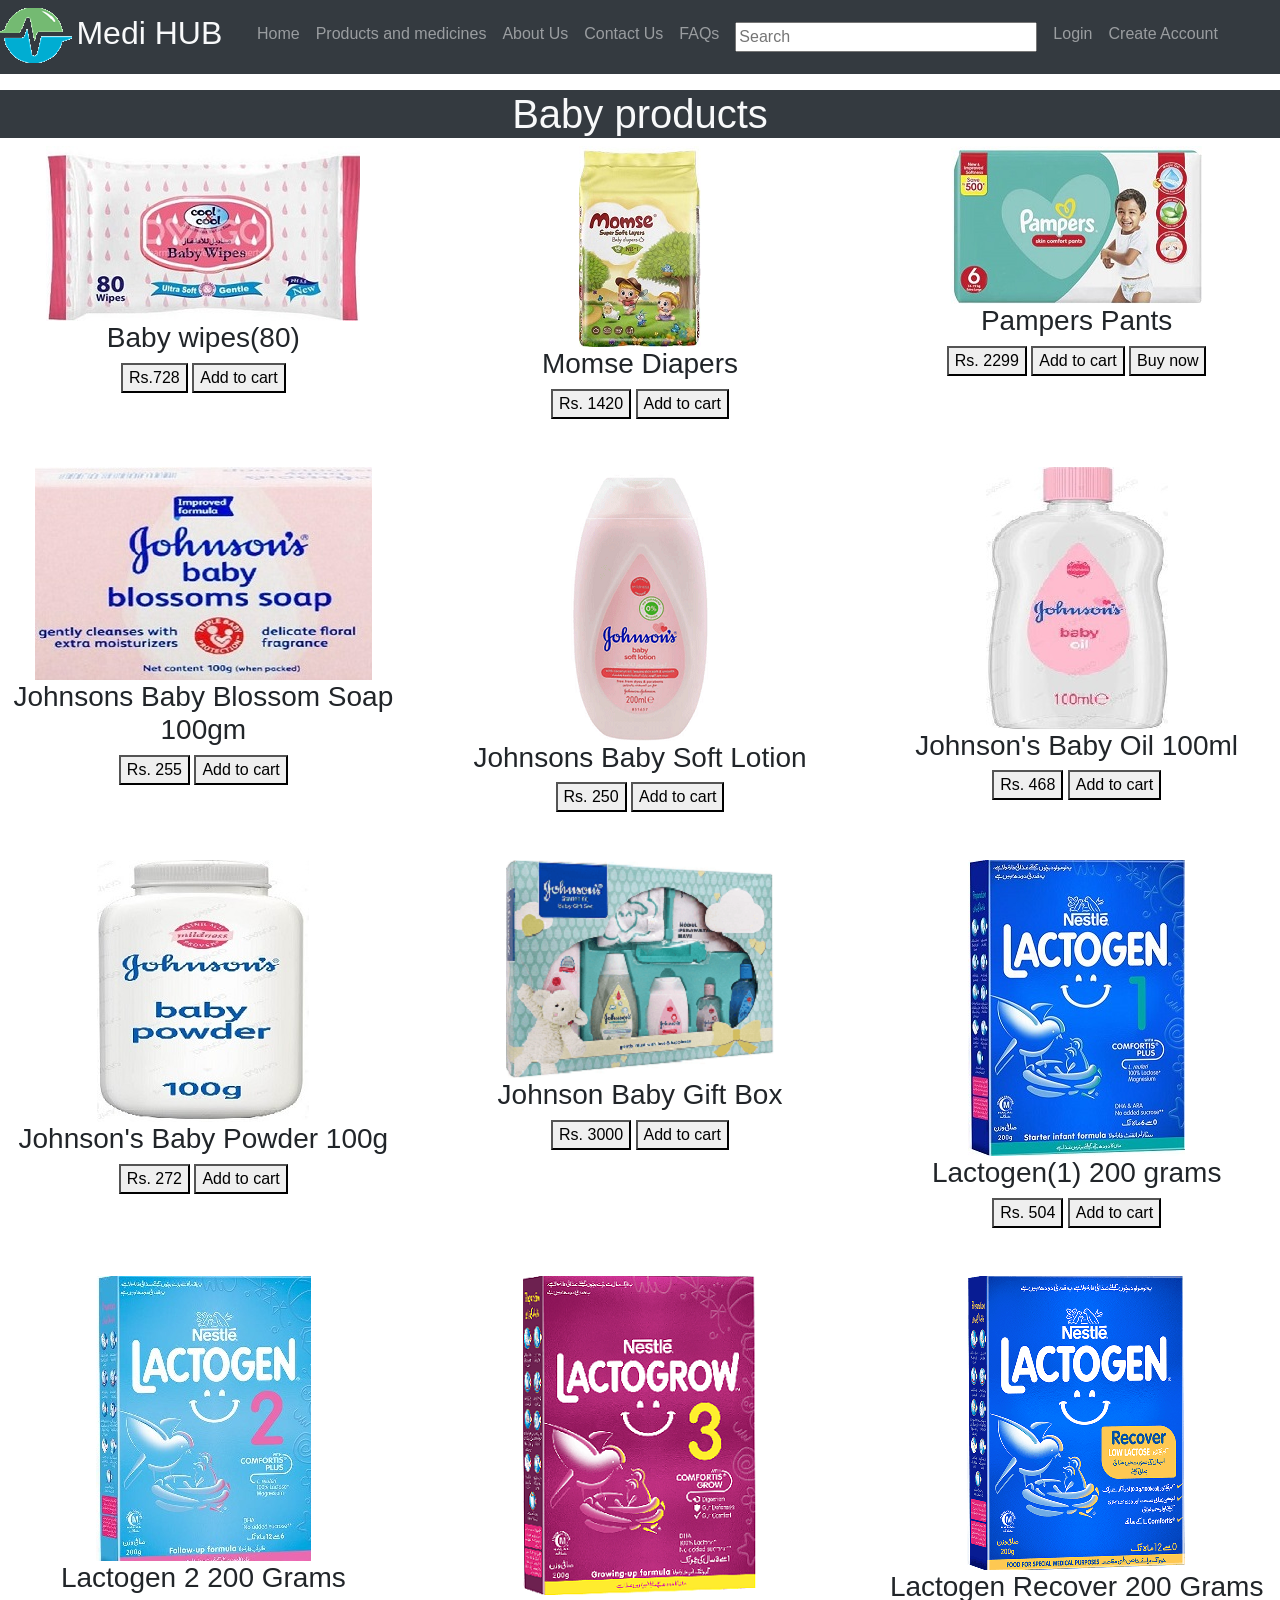
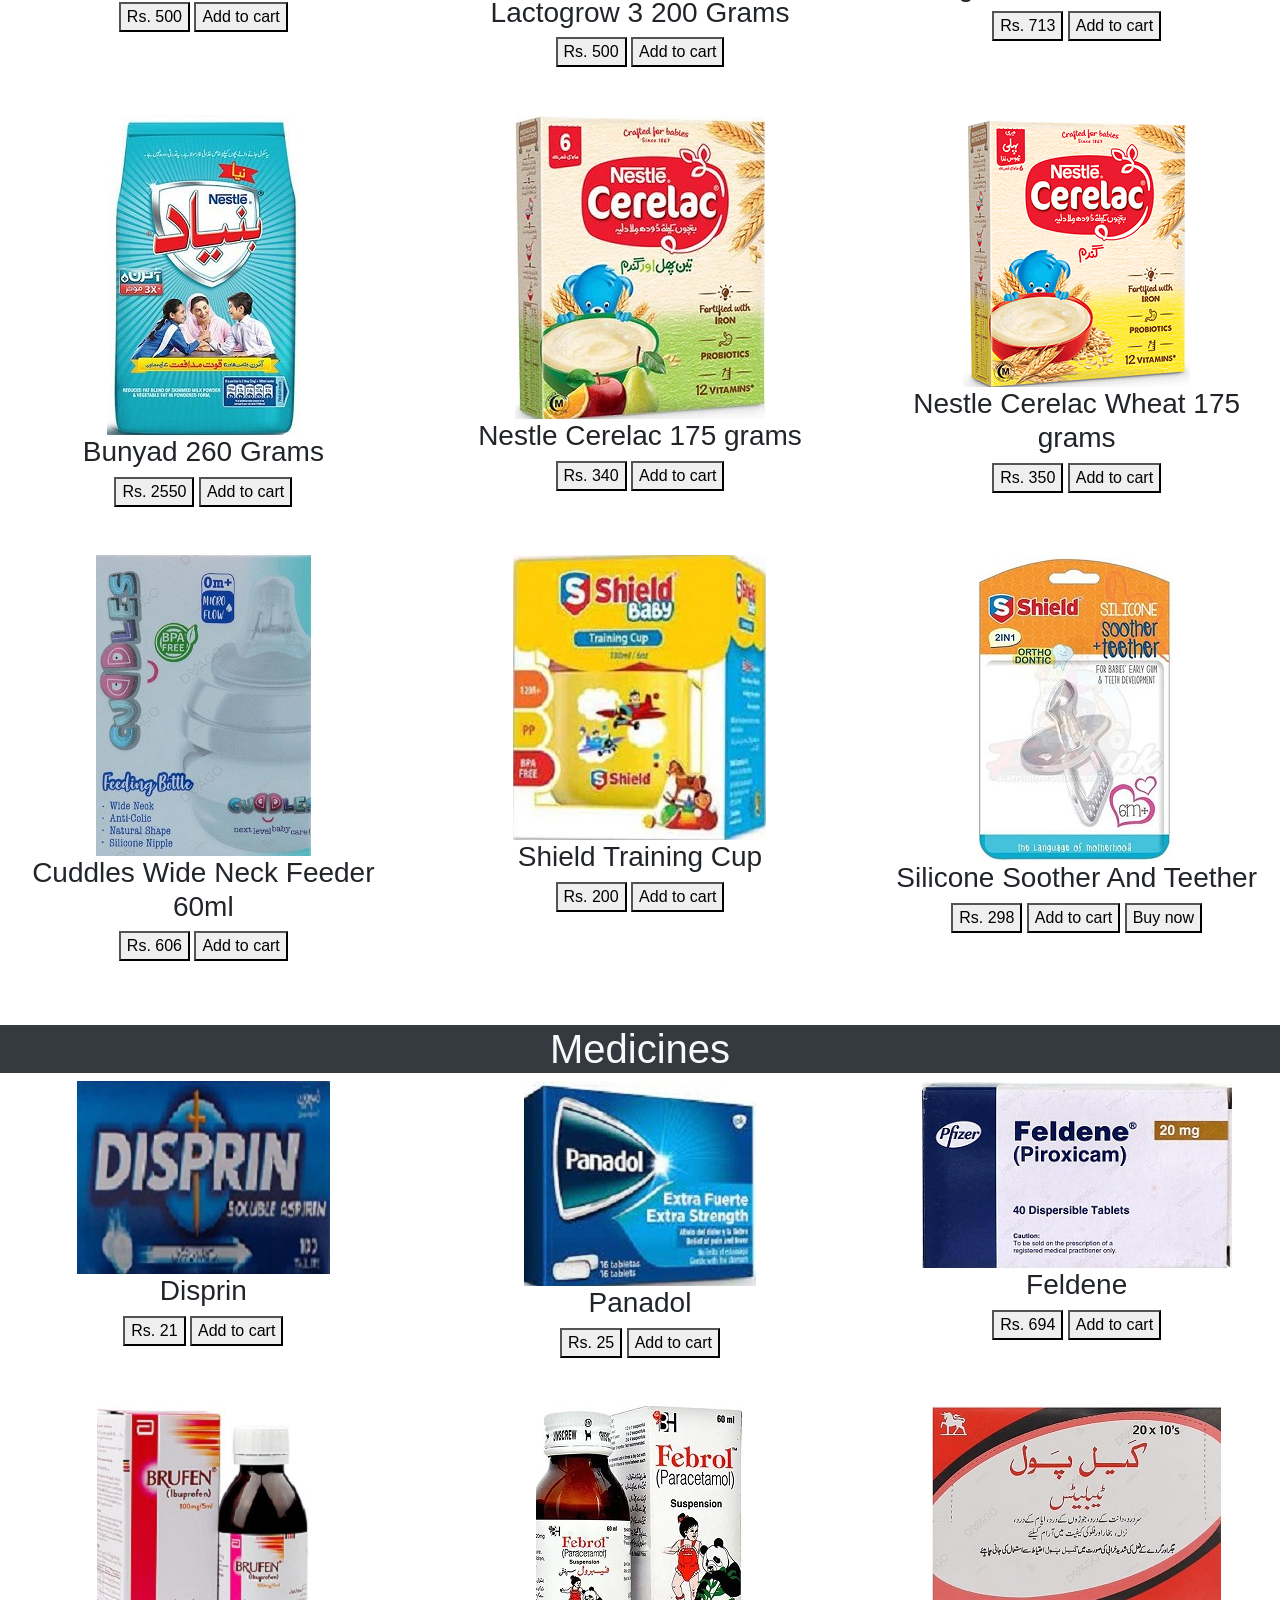
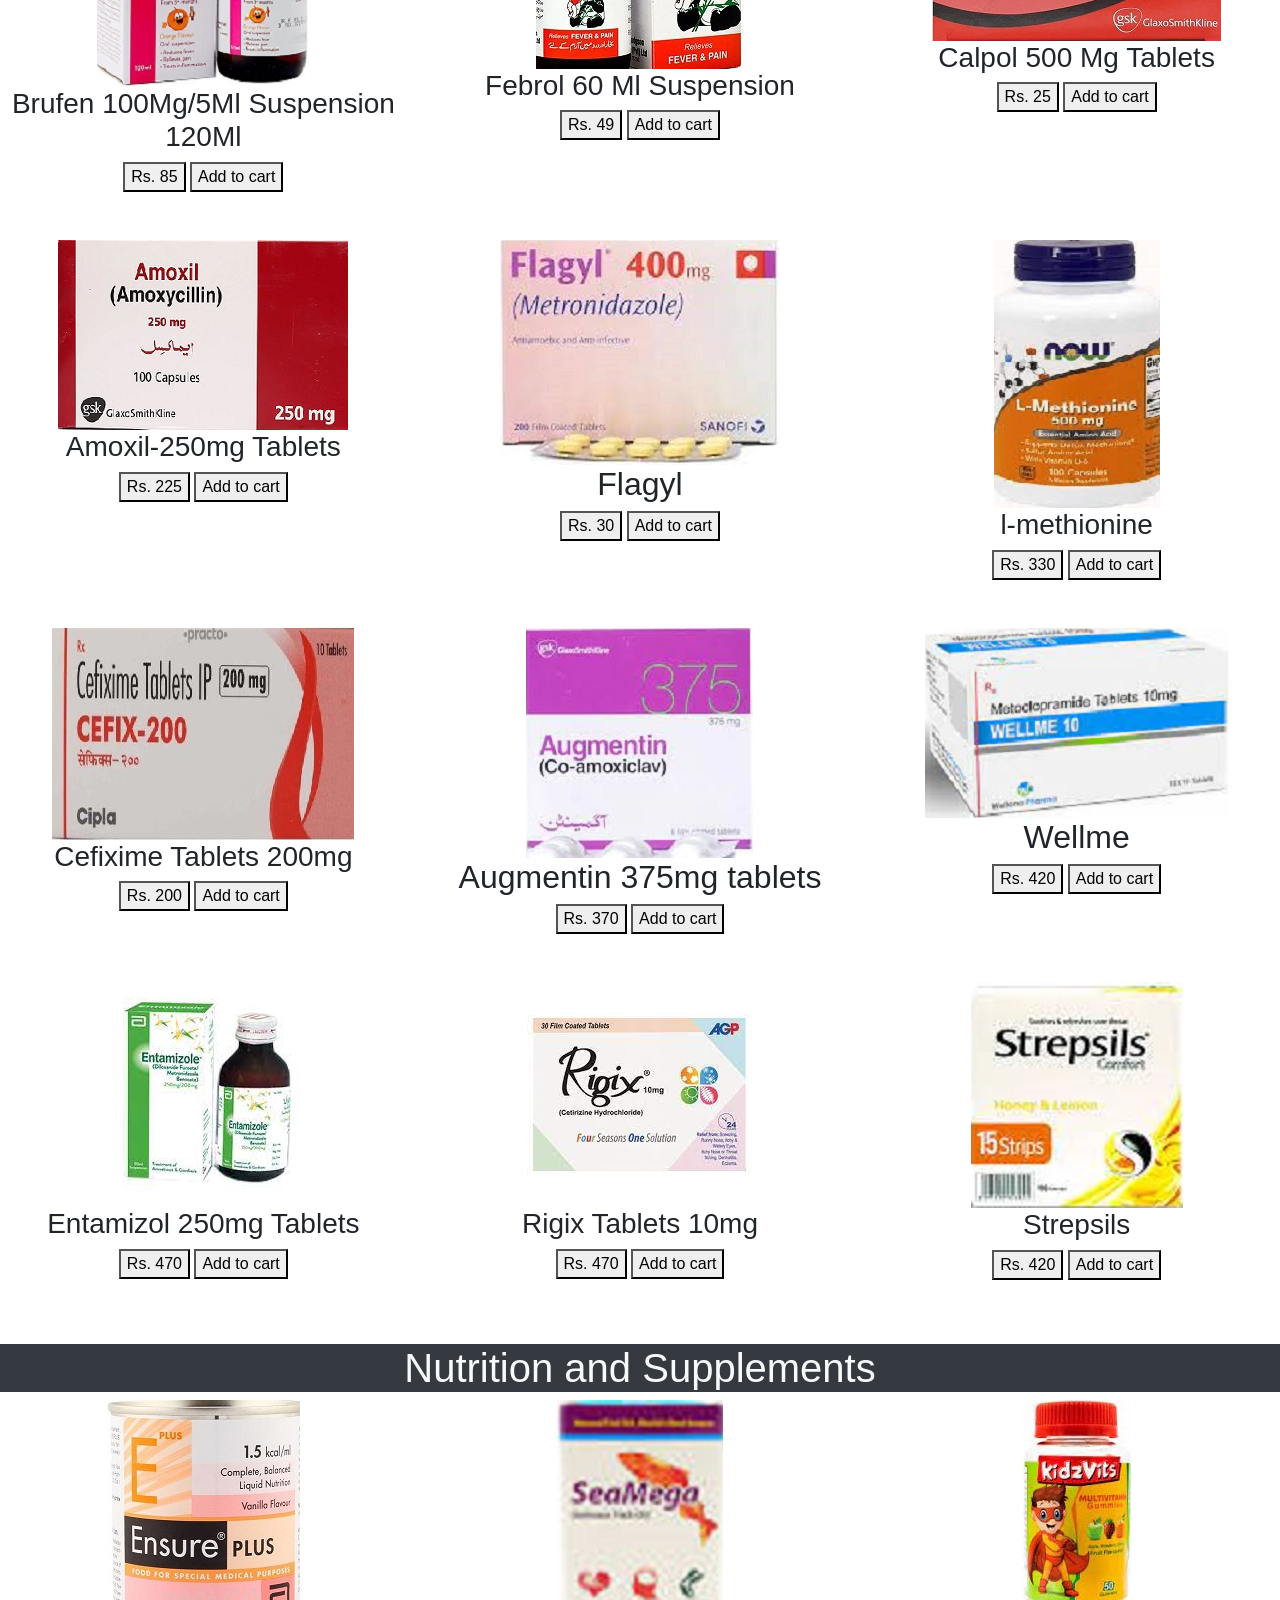
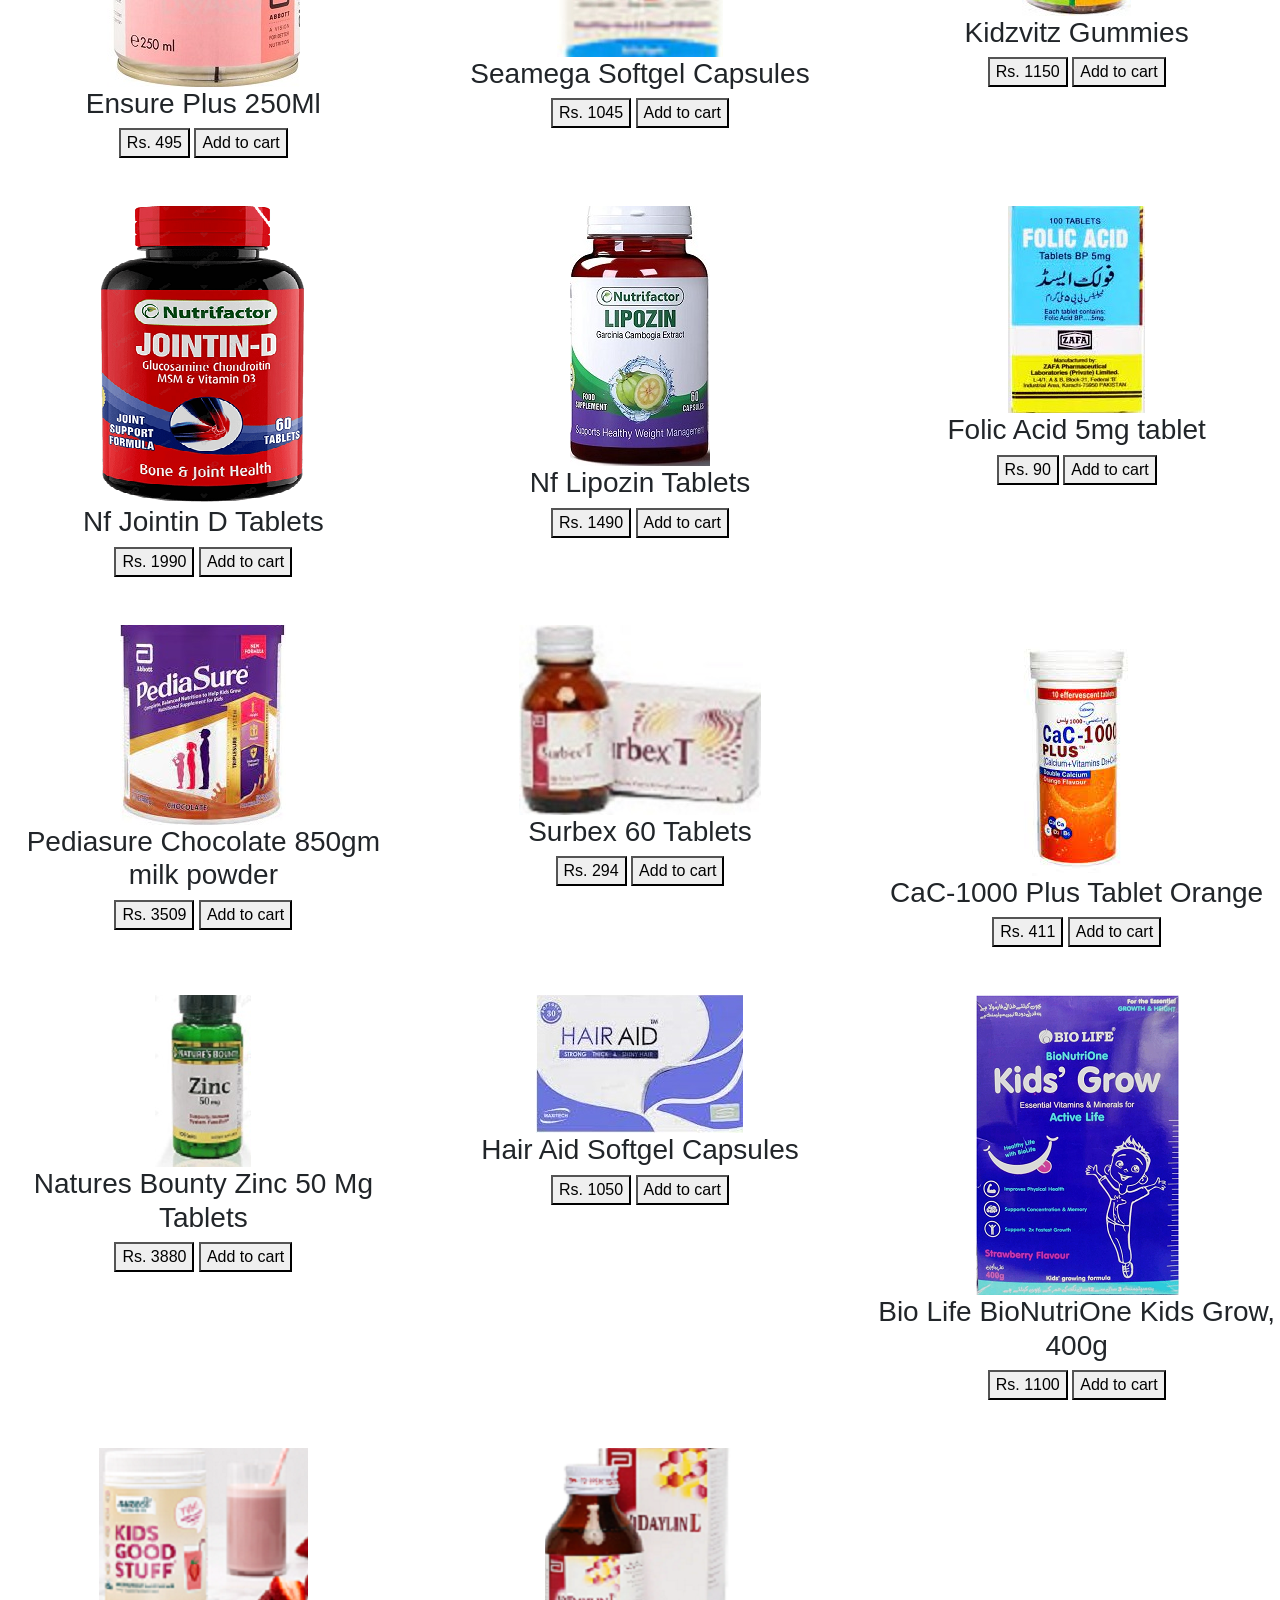
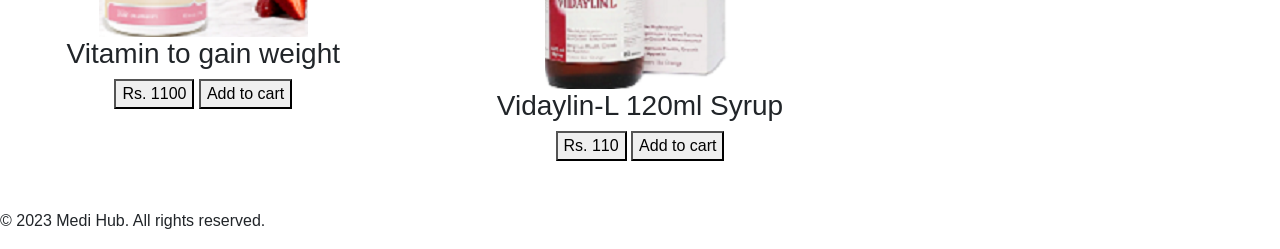
==== medicine.html @ f1e121ee "MEdihub a medicine website with basic features" ====
<!DOCTYPE html PUBLIC "-//W3C//DTD XHTML 1.0 Transitional//EN" "http://www.w3.org/TR/xhtml1/DTD/xhtml1-transitional.dtd">
<html xmlns="http://www.w3.org/1999/xhtml">
<head>
<meta http-equiv="Content-Type" content="text/html; charset=iso-8859-1" />
<title>Medicines</title>
<link href="https://cdn.jsdelivr.net/npm/bootstrap@5.2.3/dist/css/bootstrap.min.css" rel="stylesheet">
<script src="https://cdn.jsdelivr.net/npm/bootstrap@5.2.3/dist/js/bootstrap.bundle.min.js"></script>
<link rel="stylesheet" type="text/css" href="https://stackpath.bootstrapcdn.com/bootstrap/4.4.1/css/bootstrap.min.css">
<style type="text/css">
.container {
  position: relative;
  text-align: center;
  color: white;
}

/* Centered text */
.centered {
  position: absolute;
  top: 50%;
  left: 50%;
  transform: translate(-50%, -50%);
}
.style1 {font-family: Arial, Helvetica, sans-serif}
</style>
</head>

<body>
<nav class="navbar navbar-expand-sm navbar-dark bg-dark px-0">
<img src="images/logo.png" alt="logo"> &nbsp;<h2 class="text-light">Medi HUB&nbsp&nbsp&nbsp </h2></br>
<ul class="navbar-nav">
<li class="nav-item"><a href="medi_hub.html" class="nav-link">Home</a></li>
<li class="nav-item"><a href="medicine.html" class="nav-link">Products and medicines</a></li>
<li class="nav-item"><a href="about_us.html" class="nav-link">About Us</a></li>
<li class="nav-item"><a href="contact_us.html" class="nav-link">Contact Us</a></li>
<li class="nav-item"><a href="faqs.html" class="nav-link">FAQs</a></li> 
<li class="nav-item"><a href="#" class="nav-link"><input type="text" size="30" placeholder="Search" ></a></li> 
<li class="nav-item"><a href="Sign_in.html" class="nav-link" target="_blank">Login</a></li>
<li class="nav-item"><a href="Sign_up.html" class="nav-link" target="_blank">Create Account</a></li>
</ul></nav>


<div class="container-fluid mt-3 px-0 text-center">
<h1 class="text-center bg-dark text-light">Baby products</h1>
<div class="row">
<div class="col-4 text-center">
<img src="images/Baby wipes  (80).jpeg" title="Baby wipes(80)">
<h3>Baby wipes(80)</h3>
<button> Rs.728</button>
<button> Add to cart</button>
</div>

<div class="col-4 text-center">
<img src="images/Pamper newborn baby.jpeg" title="Pamper">
<h3>Momse Diapers </h3>
<button>Rs. 1420 </button>
<button> Add to cart</button>
 </div>
 
<div class="col-4 text-center">
<img src="images/Pampers.jpeg" title="Pampers">
<h3>Pampers Pants </h3>
<button>Rs. 2299 </button>
<button> Add to cart</button>
<button> Buy now</button>
</div>  
</div>
<br />
<br /> 
<div class="row">
<div class="col-4 text-center">
<img src="images/Johnsons Baby Blossom Soap.jpeg" title="Soap">
<h3>Johnsons Baby Blossom Soap 100gm</h3>
<button>Rs. 255 </button>
<button> Add to cart</button>
</div>

<div class="col-4 text-center">
<img src="images/Johnsons Baby Soft Lotion.png" title="Soap">
<h3>Johnsons Baby Soft Lotion</h3>
<button>Rs. 250 </button>
<button> Add to cart</button>
 </div>
 
<div class="col-4 text-center">
<img src="images/Johnson's Baby Oil 100 ml.jpeg" title="Baby Oil">
<h3>Johnson's Baby Oil 100ml</h3>
<button> Rs. 468 </button>
<button> Add to cart</button>
</div>  
</div>
<br />
<br />

<div class="row">
<div class="col-4 text-center">
<img src="images/Johnson's Baby Powder.jpeg" title="Baby Powder">
<h3>Johnson's Baby Powder 100g</h3>
<button> Rs. 272 </button>
<button> Add to cart</button>
</div>

<div class="col-4 text-center">
<img src="images/Johnson Baby Gift Box.png" title="Baby Gift Box">
<h3>Johnson Baby Gift Box</h3>
<button> Rs. 3000 </button>
<button> Add to cart</button>
 </div>
 
<div class="col-4 text-center">
<img src="images/Lactogen(1) 200 grams.jpeg" title="Lactogen">
<h3>Lactogen(1) 200 grams</h3>
<button> Rs. 504 </button>
<button> Add to cart</button>
</div>  
</div>
<br />
<br />

<div class="row">
<div class="col-4 text-center">
<img src="images/Lactogen 2  200 Grams.jpeg" title="Lactogen 2">
<h3>Lactogen 2  200 Grams</h3>
<button> Rs. 500 </button>
<button> Add to cart</button>
</div>

<div class="col-4 text-center">
<img src="images/Lactogrow 3  200 Grams.png" title="Lactogrow 3">
<h3>Lactogrow 3  200 Grams</h3>
<button> Rs. 500 </button>
<button> Add to cart</button>
 </div>
 
<div class="col-4 text-center">
<img src="images/Lactogen Recover 200 Grams.png" title="Lactogen Recover">
<h3>Lactogen Recover 200 Grams</h3>
<button> Rs. 713 </button>
<button> Add to cart</button>
</div>  
</div>
<br />
<br />

<div class="row">
<div class="col-4 text-center">
<img src="images/Nestle Bunyad 260 grams.jpeg" title="Powdered milk">
<h3>Bunyad 260 Grams</h3>
<button> Rs. 2550 </button>
<button> Add to cart</button></div>

<div class="col-4 text-center">
<img src="images/Nestle Cerelac 175 grams.jpeg" title="Cerelac">
<h3>Nestle Cerelac 175 grams</h3>
<button> Rs. 340 </button>
<button> Add to cart</button> </div>
 
<div class="col-4 text-center">
<img src="images/Nestle Cerelac Wheat 175 grams.png" title="Cerelac">
<h3>Nestle Cerelac Wheat 175 grams</h3>
<button> Rs. 350 </button>
<button> Add to cart</button>
</div>  
</div>
<br />
<br />

<div class="row">
<div class="col-4 text-center">
<img src="images/Baby Feeder.jpeg" title="Feeder">
<h3>Cuddles Wide Neck Feeder 60ml</h3>
<button> Rs. 606 </button>
<button> Add to cart</button></div>

<div class="col-4 text-center">
<img src="images/Training Cup.jpeg" title="Training Cup">
<h3>Shield Training Cup</h3>
<button> Rs. 200 </button>
<button> Add to cart</button></div>

<div class="col-4 text-center">
<img src="images/Soother And Teether.jpeg" title="Soother And Teether">
<h3>Silicone Soother And Teether</h3>
<button> Rs. 298 </button>
<button> Add to cart</button>
<button> Buy now</button>
</div>  
</div>
<br />
<br />
</div>

<div class="container-fluid mt-3 px-0 text-center">
<h1 class="text-center bg-dark text-light">Medicines</h1>
<div class="row">
<div class="col-4 text-center">
<img src="images/Disprin.jpeg" title="painkiller">
<h3>Disprin</h3>
<button> Rs. 21</button>
<button> Add to cart</button></div>

<div class="col-4 text-center">
<img src="images/panadol.jpg" title="painkiller">
<h3>Panadol </h3>
<button> Rs. 25</button>
<button> Add to cart</button></div>

<div class="col-4 text-center">
<img src="images/Feldene.jpeg" title="joints painkiller">
<h3>Feldene</h3>
<button> Rs. 694</button>
<button> Add to cart</button>
</div>  
</div>
<br />
<br />

<div class="row">
<div class="col-4 text-center">
<img src="images/Brufen.jpeg" title="painkiller">
<h3>Brufen 100Mg/5Ml Suspension 120Ml</h3>
<button> Rs. 85</button>
<button> Add to cart</button></div>

<div class="col-4 text-center">
<img src="images/Febrol.jpeg" title="painkiller"> 
<h3>Febrol 60 Ml Suspension</h3>
<button> Rs. 49</button>
<button> Add to cart</button>
</div>

<div class="col-4 text-center">
<img src="images/Calpol.jpeg" title="painkiller">
<h3>Calpol 500 Mg Tablets</h3>
<button> Rs. 25</button>
<button> Add to cart</button>
</div>  
</div>
<br />
<br />

<div class="row">
<div class="col-4 text-center">
<img src="images/amoxil-250mg.jpg" title="antibiotic">
<h3>Amoxil-250mg Tablets</h3>
<button> Rs. 225</button>
<button> Add to cart</button>
</div>

<div class="col-4 text-center">
<img src="images/flaygl.jpg" title="painkiller">
<h2>Flagyl</h2>
<button> Rs. 30</button>
<button> Add to cart</button>
</div>

<div class="col-4 text-center">
<img src="images/i.metionine.jpg" title="painkiller">
<h3>l-methionine</h3>
<button> Rs. 330</button>
<button> Add to cart</button>
</div>  
</div>
<br />
<br />

<div class="row">
<div class="col-4 text-center">
<img src="images/Cefixime.jpg" title="painkiller">
<h3>Cefixime Tablets 200mg</h3>
<button> Rs. 200</button>
<button> Add to cart</button>
</div>

<div class="col-4 text-center">
<img src="images/augmenten.jpg" title="antibitoic">
<h2>Augmentin 375mg tablets</h2>
<button> Rs. 370</button>
<button> Add to cart</button>
</div>

<div class="col-4 text-center">
<img src="images/wellme10.png" title="painkiller">
<h2>Wellme</h2>
<button> Rs. 420</button>
<button> Add to cart</button>
</div>  
</div>
<br />
<br />

<div class="row">
<div class="col-4 text-center">
<img src="images/entamizole.jpg" title="painkiller">
<h3>Entamizol 250mg Tablets</h3>
<button> Rs. 470</button>
<button> Add to cart</button>
</div>

<div class="col-4 text-center">
<img src="images/rigix.jpg" title="allergy tablet">
<h3>Rigix Tablets 10mg</h3>
<button> Rs. 470</button>
<button> Add to cart</button>
</div>

<div class="col-4 text-center">
<img src="images/strepsil.jpg" title="painkiller">
<h3>Strepsils</h3>
<button> Rs. 420</button>
<button> Add to cart</button>
</div>  
</div>
<br />
<br />
</div>

<div class="container-fluid mt-3 px-0 text-center">
<h1 class="text-center bg-dark text-light">Nutrition and Supplements</h1>
<div class="row">
<div class="col-4 text-center">
<img src="images/Ensure Plus.jpeg" title="Nutritional drinks">
<h3>Ensure Plus 250Ml </h3>
<button> Rs. 495</button>
<button> Add to cart</button>
</div>

<div class="col-4 text-center">
<img src="images/seamega capsules.jpg" title="Immunity-boast capsules">
<h3>Seamega Softgel Capsules</h3>
<button> Rs. 1045</button>
<button> Add to cart</button>
</div>

<div class="col-4 text-center">
<img src="images/kidzvitz gummies.jpg" title="Immunity-boast gummies">
<h3>Kidzvitz Gummies</h3>
<button> Rs. 1150</button>
<button> Add to cart</button>
</div>  
</div>
<br />
<br />

<div class="row">
<div class="col-4 text-center">
<img src="images/Nf Jointin D Tablets.png" title="Immunity-boast capsules">
<h3>Nf Jointin D Tablets</h3>
<button> Rs. 1990</button>
<button> Add to cart</button>
</div>

<div class="col-4 text-center">
<img src="images/Nf Lipozin Tablets.jpeg" title="multivitamin">
<h3>Nf Lipozin Tablets</h3>
<button> Rs. 1490</button>
<button> Add to cart</button>
</div>

<div class="col-4 text-center">
<img src="images/folic acid 5mg tablet.jpg" title="Immunity-boast capsules">
<h3>Folic Acid 5mg tablet</h3>
<button> Rs. 90</button>
<button> Add to cart</button>
</div>
</div>
<br />
<br />


<div class="row">
<div class="col-4 text-center">
<img src="images/Pediasure.jpg" title="nutritional drink">
<h3>Pediasure Chocolate 850gm milk powder</h3>
<button> Rs. 3509</button>
<button> Add to cart</button>
</div>

<div class="col-4 text-center">
<img src="images/suebex.jpg" title="multivitamin">
<h3>Surbex 60 Tablets</h3>
<button> Rs. 294</button>
<button> Add to cart</button>
</div>

<div class="col-4 text-center">
<img src="images/cac.jpg" title="nutritional drink">
<h3>CaC-1000 Plus Tablet Orange</h3>
<button> Rs. 411</button>
<button> Add to cart</button>
</div>  
</div>
<br />
<br/>

<div class="row">
<div class="col-4 text-center">
<img src="images/Natures Bounty.jpeg" title="multivitamin">
<h3>Natures Bounty Zinc 50 Mg Tablets</h3>
<button> Rs. 3880</button>
<button> Add to cart</button>
</div>

<div class="col-4 text-center">
<img src="images/hairaid soft gel.jpg" title="multivitamin">
<h3>Hair Aid Softgel Capsules</h3>
<button> Rs. 1050</button>
<button> Add to cart</button>
</div>

<div class="col-4 text-center">
<img src="images/Bio-Life-Nutri-One-Kids-Grow.png" title="nutritional drink">
<h3>Bio Life BioNutriOne Kids Grow, 400g</h3>
<button> Rs. 1100</button>
<button> Add to cart</button>
</div>  
</div>
<br />
<br/>

<div class="row">
<div class="col-4 text-center">
<img src="images/Gain weight.jpg" title="multivitamin">
<h3> Vitamin to gain weight</h3>
<button> Rs. 1100</button>
<button> Add to cart</button>
</div>

<div class="col-4 text-center">
<img src="images/Abbott-Vidaylin-L-Syrup.png" title="syrup">
<h3>Vidaylin-L 120ml Syrup</h3>
<button> Rs. 110</button>
<button> Add to cart</button>
</div>  
</div>
<br />
<br/>
</div>
<footer>
  <p>&copy; 2023 Medi Hub. All rights reserved.</p>
  
</footer>

</body>
</html>
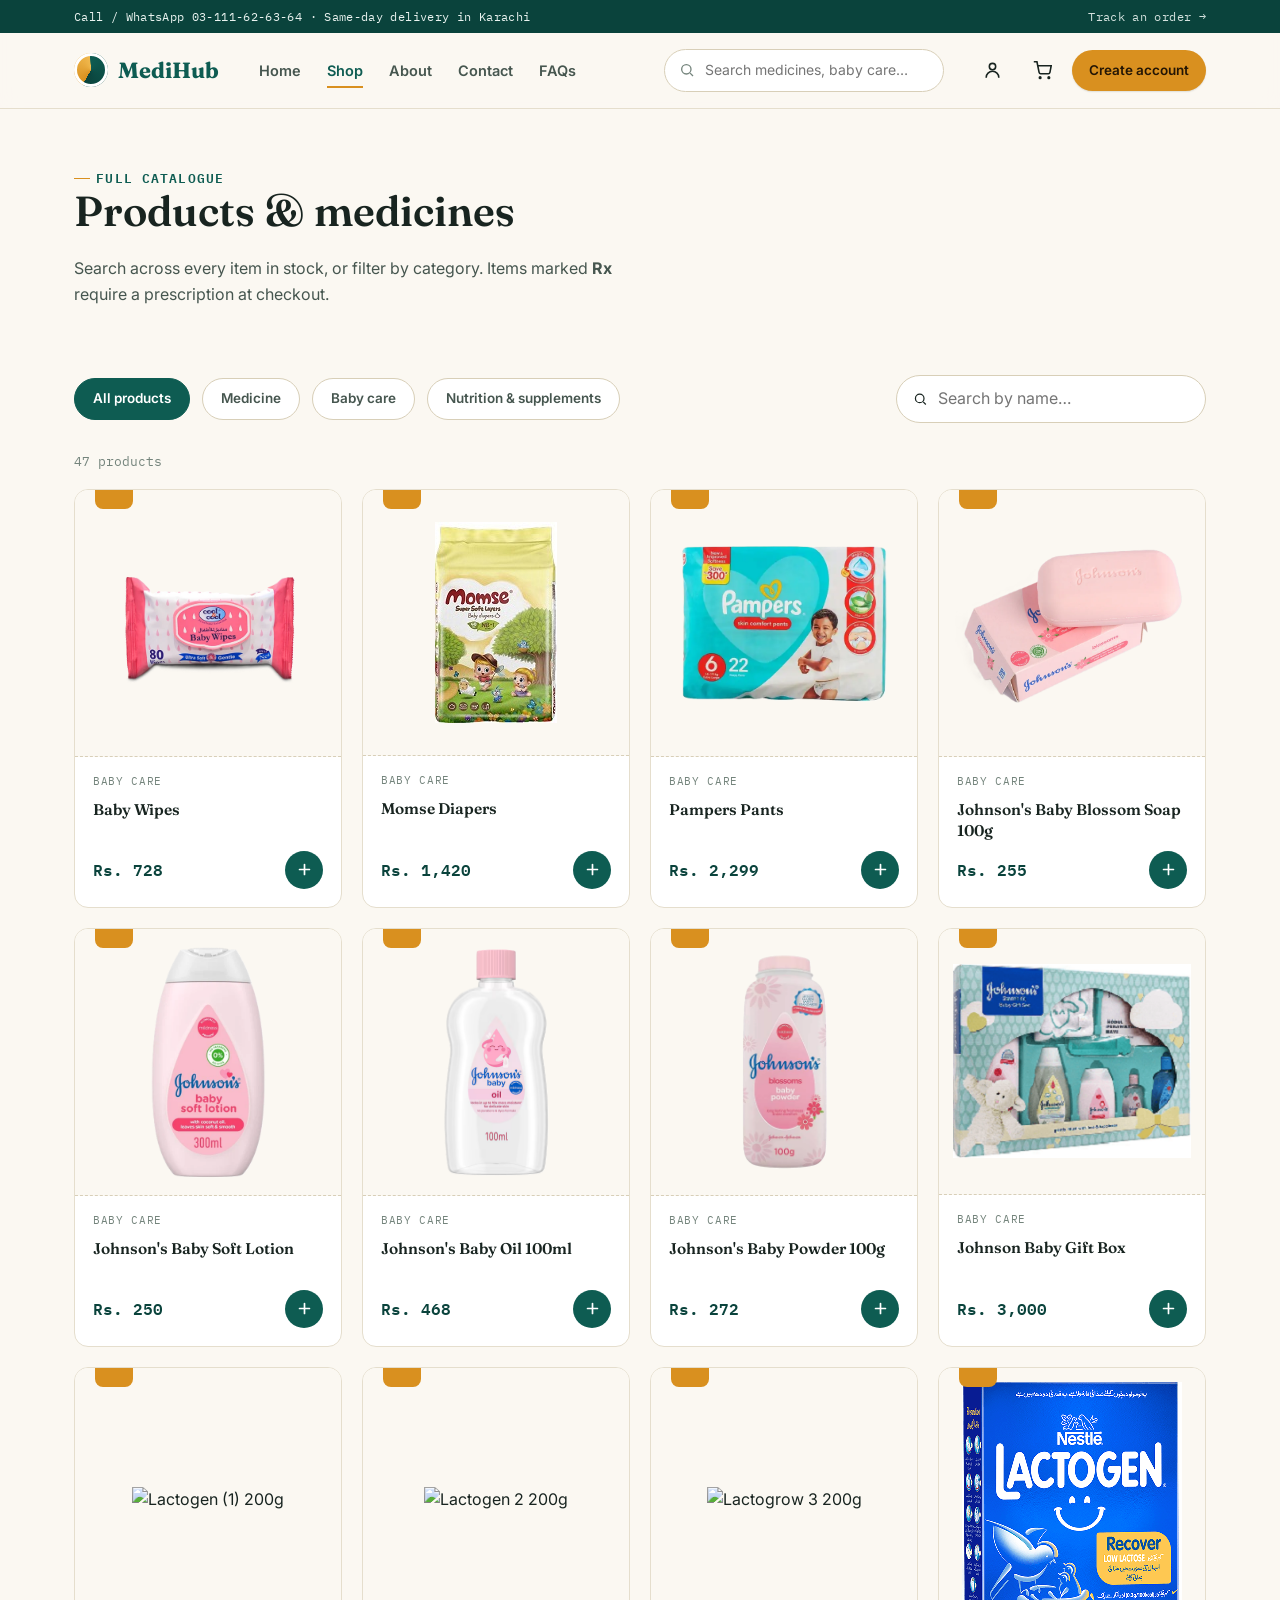
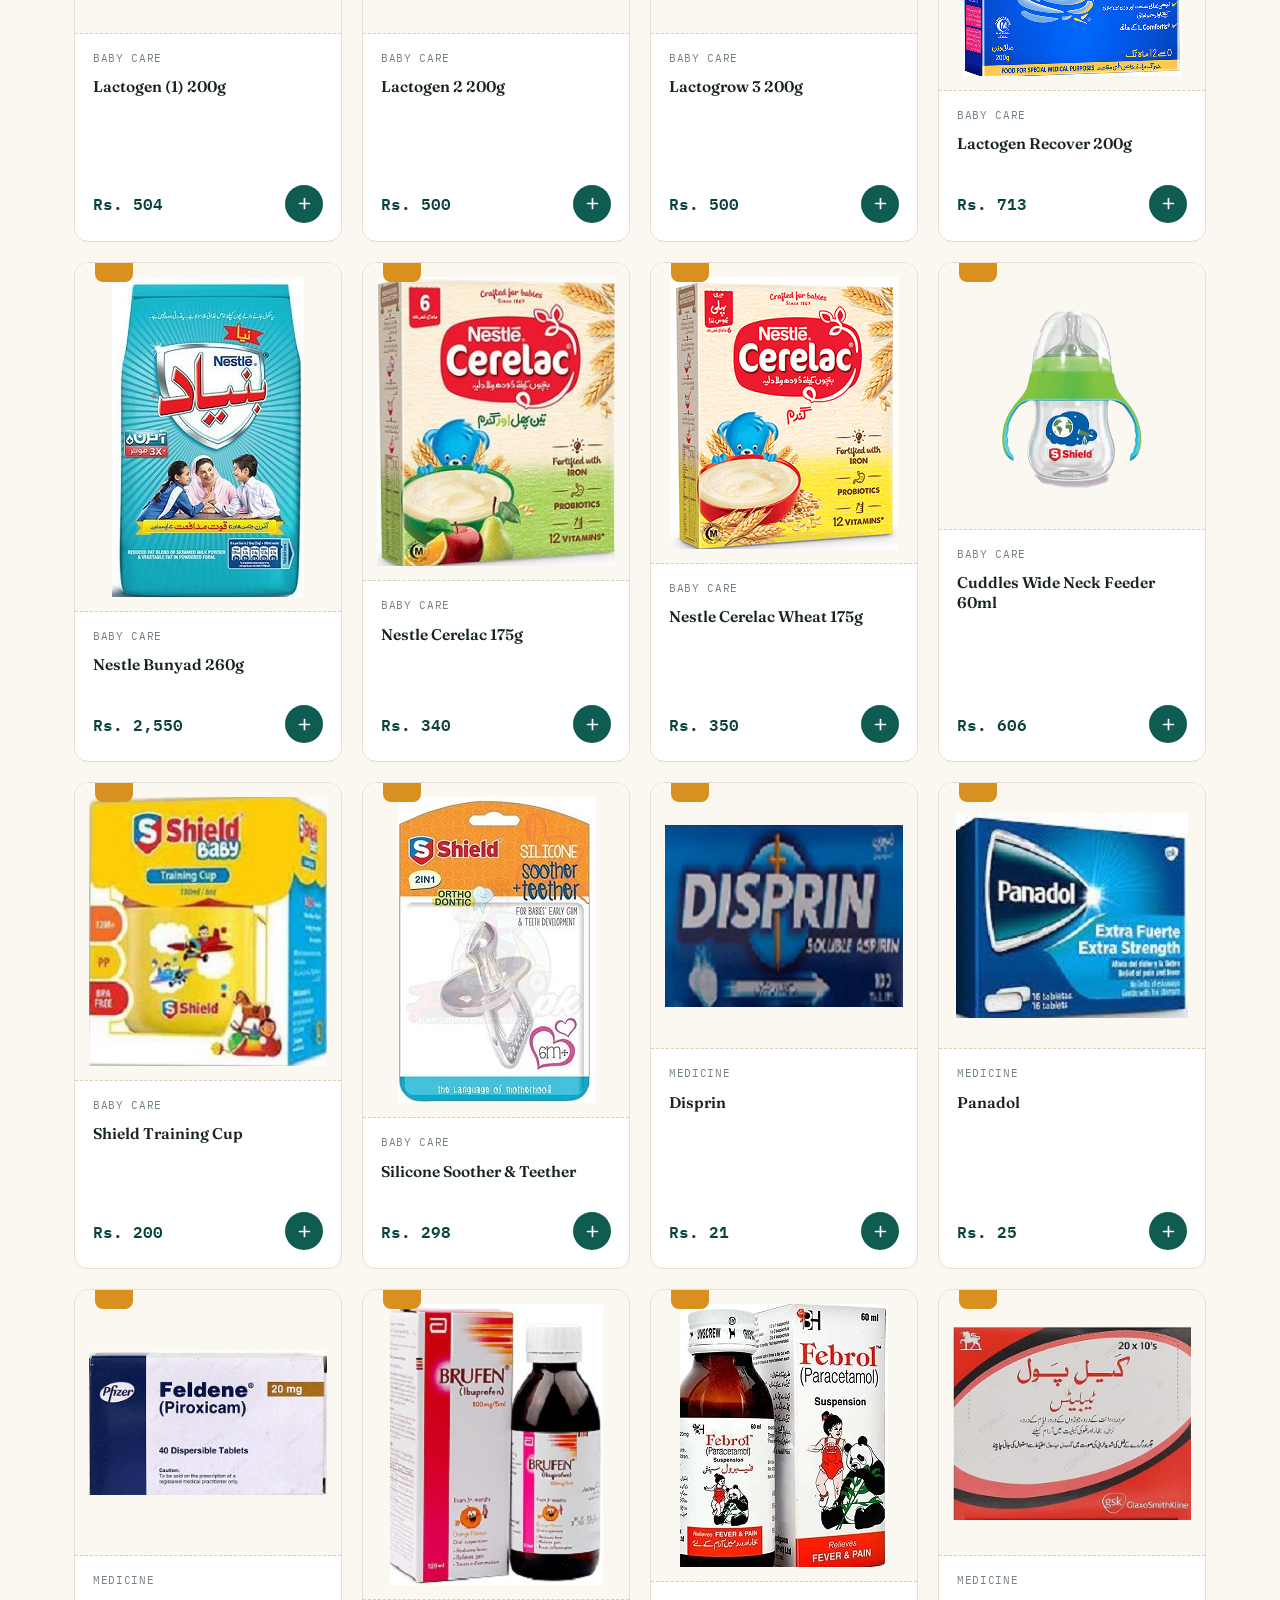
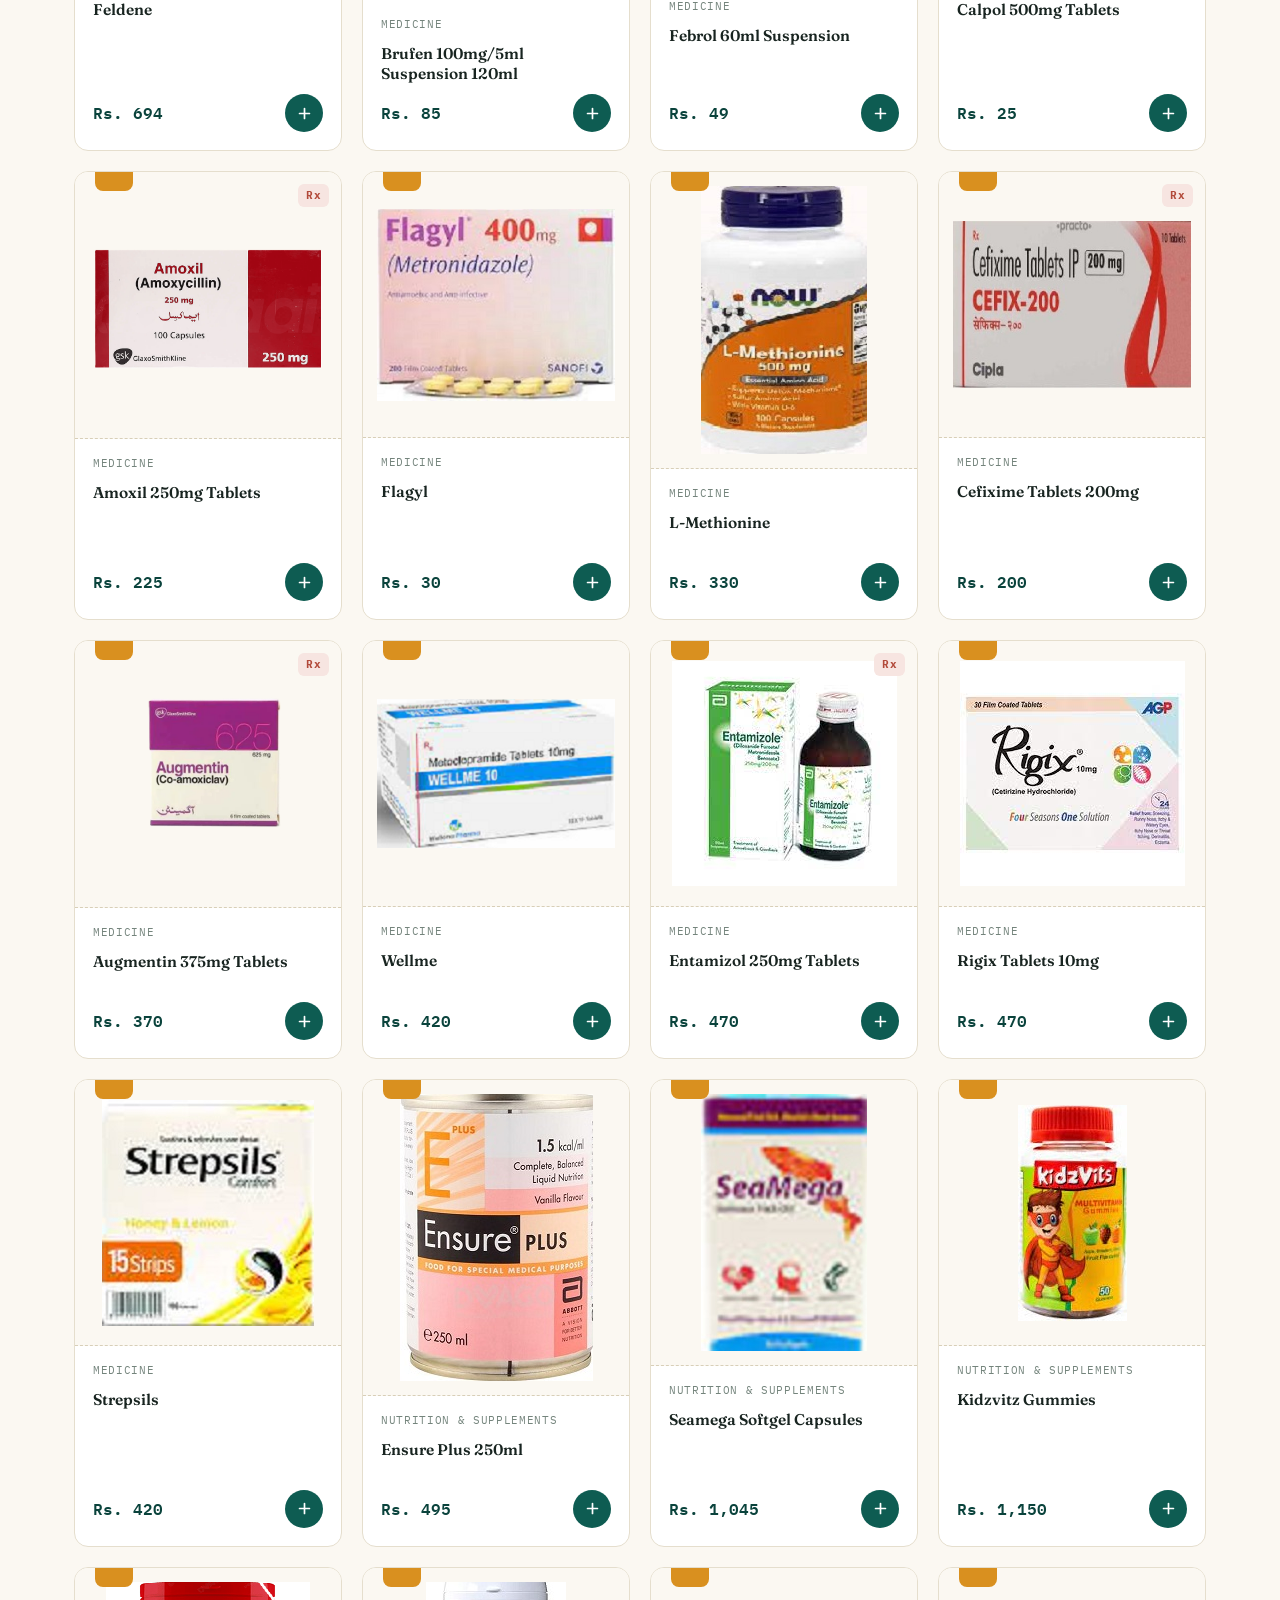
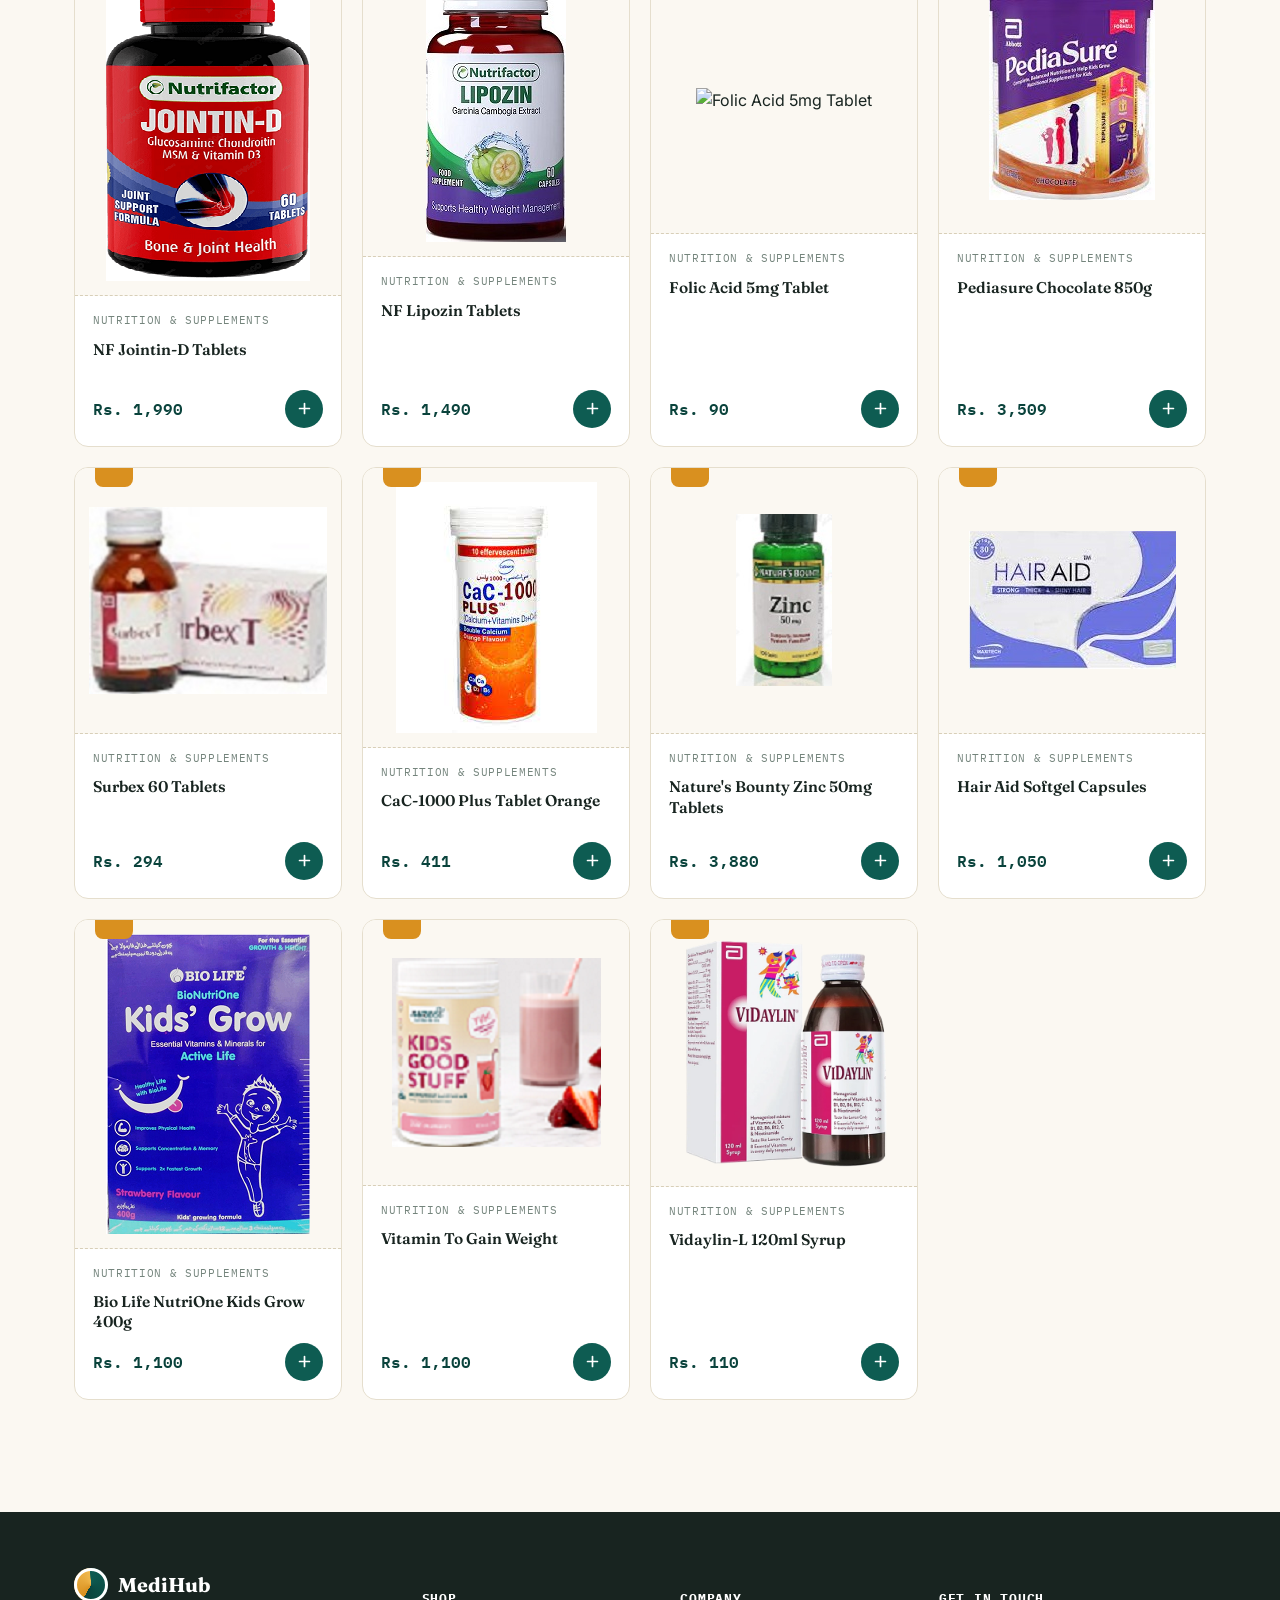
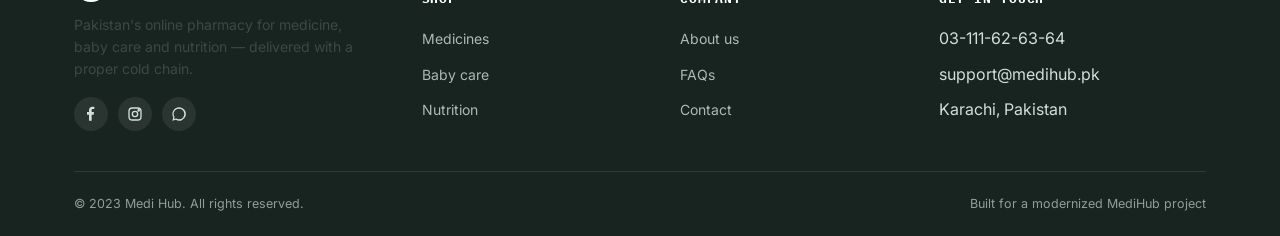
==== commit 01074f2a: "Enhanced Version with Modern styling" ====
--- a/medicine.html
+++ b/medicine.html
@@ -1,447 +1,162 @@
-<!DOCTYPE html PUBLIC "-//W3C//DTD XHTML 1.0 Transitional//EN" "http://www.w3.org/TR/xhtml1/DTD/xhtml1-transitional.dtd">
-<html xmlns="http://www.w3.org/1999/xhtml">
+<!DOCTYPE html>
+<html lang="en">
+
 <head>
-<meta http-equiv="Content-Type" content="text/html; charset=iso-8859-1" />
-<title>Medicines</title>
-<link href="https://cdn.jsdelivr.net/npm/bootstrap@5.2.3/dist/css/bootstrap.min.css" rel="stylesheet">
-<script src="https://cdn.jsdelivr.net/npm/bootstrap@5.2.3/dist/js/bootstrap.bundle.min.js"></script>
-<link rel="stylesheet" type="text/css" href="https://stackpath.bootstrapcdn.com/bootstrap/4.4.1/css/bootstrap.min.css">
-<style type="text/css">
-.container {
-  position: relative;
-  text-align: center;
-  color: white;
-}
-
-/* Centered text */
-.centered {
-  position: absolute;
-  top: 50%;
-  left: 50%;
-  transform: translate(-50%, -50%);
-}
-.style1 {font-family: Arial, Helvetica, sans-serif}
-</style>
+  <meta charset="UTF-8">
+  <meta name="viewport" content="width=device-width, initial-scale=1.0">
+  <title>Shop — MediHub</title>
+  <meta name="description" content="Browse medicines, baby care and nutrition products at MediHub.">
+  <link rel="stylesheet" href="css/styles.css">
 </head>
 
 <body>
-<nav class="navbar navbar-expand-sm navbar-dark bg-dark px-0">
-<img src="images/logo.png" alt="logo"> &nbsp;<h2 class="text-light">Medi HUB&nbsp&nbsp&nbsp </h2></br>
-<ul class="navbar-nav">
-<li class="nav-item"><a href="medi_hub.html" class="nav-link">Home</a></li>
-<li class="nav-item"><a href="medicine.html" class="nav-link">Products and medicines</a></li>
-<li class="nav-item"><a href="about_us.html" class="nav-link">About Us</a></li>
-<li class="nav-item"><a href="contact_us.html" class="nav-link">Contact Us</a></li>
-<li class="nav-item"><a href="faqs.html" class="nav-link">FAQs</a></li> 
-<li class="nav-item"><a href="#" class="nav-link"><input type="text" size="30" placeholder="Search" ></a></li> 
-<li class="nav-item"><a href="Sign_in.html" class="nav-link" target="_blank">Login</a></li>
-<li class="nav-item"><a href="Sign_up.html" class="nav-link" target="_blank">Create Account</a></li>
-</ul></nav>
 
+  <header class="site-header">
+    <div class="nav-strip">
+      <div class="wrap">
+        <span>Call / WhatsApp 03-111-62-63-64 · Same-day delivery in Karachi</span>
+        <a href="sign-in.html">Track an order →</a>
+      </div>
+    </div>
+    <div class="navbar wrap">
+      <a href="index.html" class="brand"><span class="brand-mark" aria-hidden="true"></span>MediHub</a>
+      <nav class="nav-links" aria-label="Primary">
+        <a href="index.html">Home</a>
+        <a href="medicine.html" aria-current="page">Shop</a>
+        <a href="about.html">About</a>
+        <a href="contact.html">Contact</a>
+        <a href="faqs.html">FAQs</a>
+      </nav>
+      <form class="nav-search" role="search" onsubmit="return false;">
+        <svg width="16" height="16" viewBox="0 0 24 24" fill="none" stroke="currentColor" stroke-width="2">
+          <circle cx="11" cy="11" r="7" />
+          <path d="M21 21l-4.3-4.3" />
+        </svg>
+        <input type="search" placeholder="Search medicines, baby care…" aria-label="Search products">
+      </form>
+      <div class="nav-actions">
+        <a href="sign-in.html" class="icon-btn" aria-label="Account">
+          <svg width="19" height="19" viewBox="0 0 24 24" fill="none" stroke="currentColor" stroke-width="2">
+            <path d="M20 21a8 8 0 0 0-16 0" />
+            <circle cx="12" cy="7" r="4" />
+          </svg>
+        </a>
+        <a href="#shop" class="icon-btn" aria-label="Cart">
+          <svg width="19" height="19" viewBox="0 0 24 24" fill="none" stroke="currentColor" stroke-width="2">
+            <circle cx="9" cy="21" r="1" />
+            <circle cx="20" cy="21" r="1" />
+            <path d="M1 1h4l2.7 13.4a2 2 0 0 0 2 1.6h9.7a2 2 0 0 0 2-1.6L23 6H6" />
+          </svg>
+          <span class="cart-count" data-cart-count style="display:none">0</span>
+        </a>
+        <a href="sign-up.html" class="btn btn-amber btn-sm">Create account</a>
+        <button class="icon-btn nav-toggle" data-nav-toggle aria-label="Open menu" aria-expanded="false">
+          <svg width="20" height="20" viewBox="0 0 24 24" fill="none" stroke="currentColor" stroke-width="2">
+            <path d="M3 6h18M3 12h18M3 18h18" />
+          </svg>
+        </button>
+      </div>
+    </div>
+    <div class="mobile-panel" data-mobile-panel>
+      <a href="index.html">Home</a>
+      <a href="medicine.html">Shop</a>
+      <a href="about.html">About</a>
+      <a href="contact.html">Contact</a>
+      <a href="faqs.html">FAQs</a>
+      <a href="sign-in.html">Login</a>
+      <a href="sign-up.html">Create account</a>
+    </div>
+  </header>
 
-<div class="container-fluid mt-3 px-0 text-center">
-<h1 class="text-center bg-dark text-light">Baby products</h1>
-<div class="row">
-<div class="col-4 text-center">
-<img src="images/Baby wipes  (80).jpeg" title="Baby wipes(80)">
-<h3>Baby wipes(80)</h3>
-<button> Rs.728</button>
-<button> Add to cart</button>
-</div>
+  <main>
+    <section style="padding-bottom:0;">
+      <div class="wrap">
+        <span class="eyebrow">Full catalogue</span>
+        <h1 style="font-size:clamp(28px,4vw,42px); max-width:20ch;">Products &amp; medicines</h1>
+        <p style="max-width:56ch;">Search across every item in stock, or filter by category. Items marked
+          <strong>Rx</strong> require a prescription at checkout.
+        </p>
+      </div>
+    </section>
 
-<div class="col-4 text-center">
-<img src="images/Pamper newborn baby.jpeg" title="Pamper">
-<h3>Momse Diapers </h3>
-<button>Rs. 1420 </button>
-<button> Add to cart</button>
- </div>
- 
-<div class="col-4 text-center">
-<img src="images/Pampers.jpeg" title="Pampers">
-<h3>Pampers Pants </h3>
-<button>Rs. 2299 </button>
-<button> Add to cart</button>
-<button> Buy now</button>
-</div>  
-</div>
-<br />
-<br /> 
-<div class="row">
-<div class="col-4 text-center">
-<img src="images/Johnsons Baby Blossom Soap.jpeg" title="Soap">
-<h3>Johnsons Baby Blossom Soap 100gm</h3>
-<button>Rs. 255 </button>
-<button> Add to cart</button>
-</div>
+    <section id="shop">
+      <div class="wrap">
+        <div class="filter-bar">
+          <button class="chip" data-filter="all" aria-pressed="true">All products</button>
+          <button class="chip" data-filter="medicine" aria-pressed="false">Medicine</button>
+          <button class="chip" data-filter="baby" aria-pressed="false">Baby care</button>
+          <button class="chip" data-filter="nutrition" aria-pressed="false">Nutrition &amp; supplements</button>
+          <div class="shop-search">
+            <svg width="16" height="16" viewBox="0 0 24 24" fill="none" stroke="currentColor" stroke-width="2">
+              <circle cx="11" cy="11" r="7" />
+              <path d="M21 21l-4.3-4.3" />
+            </svg>
+            <input type="search" placeholder="Search by name…" data-shop-search aria-label="Search products">
+          </div>
+        </div>
+        <p class="result-count" data-result-count></p>
+        <div class="product-grid" data-product-grid></div>
+      </div>
+    </section>
+  </main>
 
-<div class="col-4 text-center">
-<img src="images/Johnsons Baby Soft Lotion.png" title="Soap">
-<h3>Johnsons Baby Soft Lotion</h3>
-<button>Rs. 250 </button>
-<button> Add to cart</button>
- </div>
- 
-<div class="col-4 text-center">
-<img src="images/Johnson's Baby Oil 100 ml.jpeg" title="Baby Oil">
-<h3>Johnson's Baby Oil 100ml</h3>
-<button> Rs. 468 </button>
-<button> Add to cart</button>
-</div>  
-</div>
-<br />
-<br />
+  <footer class="site-footer">
+    <div class="wrap">
+      <div class="footer-grid">
+        <div>
+          <div class="footer-brand"><span class="brand-mark" aria-hidden="true"></span>MediHub</div>
+          <p style="opacity:.75; font-size:14px; max-width:32ch;">Pakistan's online pharmacy for medicine, baby care and
+            nutrition — delivered with a proper cold chain.</p>
+          <div class="social-row">
+            <a href="#" aria-label="Facebook"><svg width="16" height="16" viewBox="0 0 24 24" fill="currentColor">
+                <path
+                  d="M13 22v-9h3l.5-4H13V6.5c0-1.2.3-2 2-2h2V1.1C16.6 1 15.4 1 14 1c-3 0-5 1.8-5 5.2V9H6v4h3v9h4Z" />
+              </svg></a>
+            <a href="#" aria-label="Instagram"><svg width="16" height="16" viewBox="0 0 24 24" fill="none"
+                stroke="currentColor" stroke-width="2">
+                <rect x="3" y="3" width="18" height="18" rx="5" />
+                <circle cx="12" cy="12" r="4" />
+                <circle cx="17.5" cy="6.5" r="1" />
+              </svg></a>
+            <a href="#" aria-label="WhatsApp"><svg width="16" height="16" viewBox="0 0 24 24" fill="currentColor">
+                <path
+                  d="M12 2a10 10 0 0 0-8.6 15L2 22l5.2-1.4A10 10 0 1 0 12 2Zm0 18a8 8 0 0 1-4.1-1.1l-.3-.2-3 .8.8-2.9-.2-.3A8 8 0 1 1 12 20Z" />
+              </svg></a>
+          </div>
+        </div>
+        <div class="footer-col">
+          <h5>Shop</h5>
+          <ul>
+            <li><a href="medicine.html">Medicines</a></li>
+            <li><a href="medicine.html">Baby care</a></li>
+            <li><a href="medicine.html">Nutrition</a></li>
+          </ul>
+        </div>
+        <div class="footer-col">
+          <h5>Company</h5>
+          <ul>
+            <li><a href="about.html">About us</a></li>
+            <li><a href="faqs.html">FAQs</a></li>
+            <li><a href="contact.html">Contact</a></li>
+          </ul>
+        </div>
+        <div class="footer-col">
+          <h5>Get in touch</h5>
+          <ul>
+            <li>03-111-62-63-64</li>
+            <li>support@medihub.pk</li>
+            <li>Karachi, Pakistan</li>
+          </ul>
+        </div>
+      </div>
+      <div class="footer-bottom">
+        <span>© 2023 Medi Hub. All rights reserved.</span>
+        <span>Built for a modernized MediHub project</span>
+      </div>
+    </div>
+  </footer>
 
-<div class="row">
-<div class="col-4 text-center">
-<img src="images/Johnson's Baby Powder.jpeg" title="Baby Powder">
-<h3>Johnson's Baby Powder 100g</h3>
-<button> Rs. 272 </button>
-<button> Add to cart</button>
-</div>
+  <script src="js/main.js"></script>
+</body>
 
-<div class="col-4 text-center">
-<img src="images/Johnson Baby Gift Box.png" title="Baby Gift Box">
-<h3>Johnson Baby Gift Box</h3>
-<button> Rs. 3000 </button>
-<button> Add to cart</button>
- </div>
- 
-<div class="col-4 text-center">
-<img src="images/Lactogen(1) 200 grams.jpeg" title="Lactogen">
-<h3>Lactogen(1) 200 grams</h3>
-<button> Rs. 504 </button>
-<button> Add to cart</button>
-</div>  
-</div>
-<br />
-<br />
-
-<div class="row">
-<div class="col-4 text-center">
-<img src="images/Lactogen 2  200 Grams.jpeg" title="Lactogen 2">
-<h3>Lactogen 2  200 Grams</h3>
-<button> Rs. 500 </button>
-<button> Add to cart</button>
-</div>
-
-<div class="col-4 text-center">
-<img src="images/Lactogrow 3  200 Grams.png" title="Lactogrow 3">
-<h3>Lactogrow 3  200 Grams</h3>
-<button> Rs. 500 </button>
-<button> Add to cart</button>
- </div>
- 
-<div class="col-4 text-center">
-<img src="images/Lactogen Recover 200 Grams.png" title="Lactogen Recover">
-<h3>Lactogen Recover 200 Grams</h3>
-<button> Rs. 713 </button>
-<button> Add to cart</button>
-</div>  
-</div>
-<br />
-<br />
-
-<div class="row">
-<div class="col-4 text-center">
-<img src="images/Nestle Bunyad 260 grams.jpeg" title="Powdered milk">
-<h3>Bunyad 260 Grams</h3>
-<button> Rs. 2550 </button>
-<button> Add to cart</button></div>
-
-<div class="col-4 text-center">
-<img src="images/Nestle Cerelac 175 grams.jpeg" title="Cerelac">
-<h3>Nestle Cerelac 175 grams</h3>
-<button> Rs. 340 </button>
-<button> Add to cart</button> </div>
- 
-<div class="col-4 text-center">
-<img src="images/Nestle Cerelac Wheat 175 grams.png" title="Cerelac">
-<h3>Nestle Cerelac Wheat 175 grams</h3>
-<button> Rs. 350 </button>
-<button> Add to cart</button>
-</div>  
-</div>
-<br />
-<br />
-
-<div class="row">
-<div class="col-4 text-center">
-<img src="images/Baby Feeder.jpeg" title="Feeder">
-<h3>Cuddles Wide Neck Feeder 60ml</h3>
-<button> Rs. 606 </button>
-<button> Add to cart</button></div>
-
-<div class="col-4 text-center">
-<img src="images/Training Cup.jpeg" title="Training Cup">
-<h3>Shield Training Cup</h3>
-<button> Rs. 200 </button>
-<button> Add to cart</button></div>
-
-<div class="col-4 text-center">
-<img src="images/Soother And Teether.jpeg" title="Soother And Teether">
-<h3>Silicone Soother And Teether</h3>
-<button> Rs. 298 </button>
-<button> Add to cart</button>
-<button> Buy now</button>
-</div>  
-</div>
-<br />
-<br />
-</div>
-
-<div class="container-fluid mt-3 px-0 text-center">
-<h1 class="text-center bg-dark text-light">Medicines</h1>
-<div class="row">
-<div class="col-4 text-center">
-<img src="images/Disprin.jpeg" title="painkiller">
-<h3>Disprin</h3>
-<button> Rs. 21</button>
-<button> Add to cart</button></div>
-
-<div class="col-4 text-center">
-<img src="images/panadol.jpg" title="painkiller">
-<h3>Panadol </h3>
-<button> Rs. 25</button>
-<button> Add to cart</button></div>
-
-<div class="col-4 text-center">
-<img src="images/Feldene.jpeg" title="joints painkiller">
-<h3>Feldene</h3>
-<button> Rs. 694</button>
-<button> Add to cart</button>
-</div>  
-</div>
-<br />
-<br />
-
-<div class="row">
-<div class="col-4 text-center">
-<img src="images/Brufen.jpeg" title="painkiller">
-<h3>Brufen 100Mg/5Ml Suspension 120Ml</h3>
-<button> Rs. 85</button>
-<button> Add to cart</button></div>
-
-<div class="col-4 text-center">
-<img src="images/Febrol.jpeg" title="painkiller"> 
-<h3>Febrol 60 Ml Suspension</h3>
-<button> Rs. 49</button>
-<button> Add to cart</button>
-</div>
-
-<div class="col-4 text-center">
-<img src="images/Calpol.jpeg" title="painkiller">
-<h3>Calpol 500 Mg Tablets</h3>
-<button> Rs. 25</button>
-<button> Add to cart</button>
-</div>  
-</div>
-<br />
-<br />
-
-<div class="row">
-<div class="col-4 text-center">
-<img src="images/amoxil-250mg.jpg" title="antibiotic">
-<h3>Amoxil-250mg Tablets</h3>
-<button> Rs. 225</button>
-<button> Add to cart</button>
-</div>
-
-<div class="col-4 text-center">
-<img src="images/flaygl.jpg" title="painkiller">
-<h2>Flagyl</h2>
-<button> Rs. 30</button>
-<button> Add to cart</button>
-</div>
-
-<div class="col-4 text-center">
-<img src="images/i.metionine.jpg" title="painkiller">
-<h3>l-methionine</h3>
-<button> Rs. 330</button>
-<button> Add to cart</button>
-</div>  
-</div>
-<br />
-<br />
-
-<div class="row">
-<div class="col-4 text-center">
-<img src="images/Cefixime.jpg" title="painkiller">
-<h3>Cefixime Tablets 200mg</h3>
-<button> Rs. 200</button>
-<button> Add to cart</button>
-</div>
-
-<div class="col-4 text-center">
-<img src="images/augmenten.jpg" title="antibitoic">
-<h2>Augmentin 375mg tablets</h2>
-<button> Rs. 370</button>
-<button> Add to cart</button>
-</div>
-
-<div class="col-4 text-center">
-<img src="images/wellme10.png" title="painkiller">
-<h2>Wellme</h2>
-<button> Rs. 420</button>
-<button> Add to cart</button>
-</div>  
-</div>
-<br />
-<br />
-
-<div class="row">
-<div class="col-4 text-center">
-<img src="images/entamizole.jpg" title="painkiller">
-<h3>Entamizol 250mg Tablets</h3>
-<button> Rs. 470</button>
-<button> Add to cart</button>
-</div>
-
-<div class="col-4 text-center">
-<img src="images/rigix.jpg" title="allergy tablet">
-<h3>Rigix Tablets 10mg</h3>
-<button> Rs. 470</button>
-<button> Add to cart</button>
-</div>
-
-<div class="col-4 text-center">
-<img src="images/strepsil.jpg" title="painkiller">
-<h3>Strepsils</h3>
-<button> Rs. 420</button>
-<button> Add to cart</button>
-</div>  
-</div>
-<br />
-<br />
-</div>
-
-<div class="container-fluid mt-3 px-0 text-center">
-<h1 class="text-center bg-dark text-light">Nutrition and Supplements</h1>
-<div class="row">
-<div class="col-4 text-center">
-<img src="images/Ensure Plus.jpeg" title="Nutritional drinks">
-<h3>Ensure Plus 250Ml </h3>
-<button> Rs. 495</button>
-<button> Add to cart</button>
-</div>
-
-<div class="col-4 text-center">
-<img src="images/seamega capsules.jpg" title="Immunity-boast capsules">
-<h3>Seamega Softgel Capsules</h3>
-<button> Rs. 1045</button>
-<button> Add to cart</button>
-</div>
-
-<div class="col-4 text-center">
-<img src="images/kidzvitz gummies.jpg" title="Immunity-boast gummies">
-<h3>Kidzvitz Gummies</h3>
-<button> Rs. 1150</button>
-<button> Add to cart</button>
-</div>  
-</div>
-<br />
-<br />
-
-<div class="row">
-<div class="col-4 text-center">
-<img src="images/Nf Jointin D Tablets.png" title="Immunity-boast capsules">
-<h3>Nf Jointin D Tablets</h3>
-<button> Rs. 1990</button>
-<button> Add to cart</button>
-</div>
-
-<div class="col-4 text-center">
-<img src="images/Nf Lipozin Tablets.jpeg" title="multivitamin">
-<h3>Nf Lipozin Tablets</h3>
-<button> Rs. 1490</button>
-<button> Add to cart</button>
-</div>
-
-<div class="col-4 text-center">
-<img src="images/folic acid 5mg tablet.jpg" title="Immunity-boast capsules">
-<h3>Folic Acid 5mg tablet</h3>
-<button> Rs. 90</button>
-<button> Add to cart</button>
-</div>
-</div>
-<br />
-<br />
-
-
-<div class="row">
-<div class="col-4 text-center">
-<img src="images/Pediasure.jpg" title="nutritional drink">
-<h3>Pediasure Chocolate 850gm milk powder</h3>
-<button> Rs. 3509</button>
-<button> Add to cart</button>
-</div>
-
-<div class="col-4 text-center">
-<img src="images/suebex.jpg" title="multivitamin">
-<h3>Surbex 60 Tablets</h3>
-<button> Rs. 294</button>
-<button> Add to cart</button>
-</div>
-
-<div class="col-4 text-center">
-<img src="images/cac.jpg" title="nutritional drink">
-<h3>CaC-1000 Plus Tablet Orange</h3>
-<button> Rs. 411</button>
-<button> Add to cart</button>
-</div>  
-</div>
-<br />
-<br/>
-
-<div class="row">
-<div class="col-4 text-center">
-<img src="images/Natures Bounty.jpeg" title="multivitamin">
-<h3>Natures Bounty Zinc 50 Mg Tablets</h3>
-<button> Rs. 3880</button>
-<button> Add to cart</button>
-</div>
-
-<div class="col-4 text-center">
-<img src="images/hairaid soft gel.jpg" title="multivitamin">
-<h3>Hair Aid Softgel Capsules</h3>
-<button> Rs. 1050</button>
-<button> Add to cart</button>
-</div>
-
-<div class="col-4 text-center">
-<img src="images/Bio-Life-Nutri-One-Kids-Grow.png" title="nutritional drink">
-<h3>Bio Life BioNutriOne Kids Grow, 400g</h3>
-<button> Rs. 1100</button>
-<button> Add to cart</button>
-</div>  
-</div>
-<br />
-<br/>
-
-<div class="row">
-<div class="col-4 text-center">
-<img src="images/Gain weight.jpg" title="multivitamin">
-<h3> Vitamin to gain weight</h3>
-<button> Rs. 1100</button>
-<button> Add to cart</button>
-</div>
-
-<div class="col-4 text-center">
-<img src="images/Abbott-Vidaylin-L-Syrup.png" title="syrup">
-<h3>Vidaylin-L 120ml Syrup</h3>
-<button> Rs. 110</button>
-<button> Add to cart</button>
-</div>  
-</div>
-<br />
-<br/>
-</div>
-<footer>
-  <p>&copy; 2023 Medi Hub. All rights reserved.</p>
-  
-</footer>
-
-</body>
-</html>
-
-
-
+</html>
--- a/css/styles.css
+++ b/css/styles.css
@@ -0,0 +1,1512 @@
+@import url('https://fonts.googleapis.com/css2?family=Fraunces:ital,opsz,wght@0,9..144,300;0,9..144,500;0,9..144,600;0,9..144,700;1,9..144,500&family=Inter:wght@400;500;600;700;800&family=IBM+Plex+Mono:wght@400;500;600&display=swap');
+
+:root {
+  /* Color */
+  --bg: #FBF8F2;
+  --surface: #FFFFFF;
+  --ink: #182420;
+  --ink-soft: #46564F;
+  --muted: #74847C;
+  --primary: #0E5C52;
+  --primary-dark: #0A433C;
+  --primary-tint: #E7EFEB;
+  --amber: #D9901F;
+  --amber-dark: #B4740F;
+  --amber-light: #F0B84D;
+  --amber-tint: #FBEDD1;
+  --clay: #B24A3A;
+  --clay-tint: #F7E5E1;
+  --line: #E5DECD;
+  --line-strong: #D8CFB8;
+
+  /* Type */
+  --font-display: 'Fraunces', 'Iowan Old Style', serif;
+  --font-body: 'Inter', -apple-system, BlinkMacSystemFont, sans-serif;
+  --font-mono: 'IBM Plex Mono', 'SFMono-Regular', monospace;
+
+  /* Scale */
+  --radius-s: 8px;
+  --radius-m: 14px;
+  --radius-l: 26px;
+  --shadow-s: 0 1px 2px rgba(24, 36, 32, .07), 0 1px 1px rgba(24, 36, 32, .05);
+  --shadow-m: 0 10px 30px -8px rgba(24, 36, 32, .16);
+  --shadow-l: 0 24px 60px -16px rgba(24, 36, 32, .28);
+  --wrap: 1180px;
+}
+
+/* ---------- Reset ---------- */
+*,
+*::before,
+*::after {
+  box-sizing: border-box;
+}
+
+html {
+  scroll-behavior: smooth;
+}
+
+body {
+  margin: 0;
+  background: var(--bg);
+  color: var(--ink);
+  font-family: var(--font-body);
+  font-size: 16px;
+  line-height: 1.6;
+  -webkit-font-smoothing: antialiased;
+}
+
+img {
+  max-width: 100%;
+  display: block;
+}
+
+a {
+  color: inherit;
+  text-decoration: none;
+}
+
+ul {
+  list-style: none;
+  margin: 0;
+  padding: 0;
+}
+
+button {
+  font: inherit;
+  cursor: pointer;
+}
+
+input,
+textarea,
+select {
+  font: inherit;
+}
+
+h1,
+h2,
+h3,
+h4 {
+  font-family: var(--font-display);
+  margin: 0 0 .5em;
+  line-height: 1.12;
+  font-weight: 600;
+  color: var(--ink);
+}
+
+p {
+  margin: 0 0 1em;
+  color: var(--ink-soft);
+}
+
+:focus-visible {
+  outline: 2.5px solid var(--amber);
+  outline-offset: 3px;
+  border-radius: 4px;
+}
+
+@media (prefers-reduced-motion: reduce) {
+  * {
+    animation-duration: .001ms !important;
+    transition-duration: .001ms !important;
+    scroll-behavior: auto !important;
+  }
+}
+
+.wrap {
+  max-width: var(--wrap);
+  margin: 0 auto;
+  padding: 0 24px;
+}
+
+.eyebrow {
+  font-family: var(--font-mono);
+  font-size: 12.5px;
+  letter-spacing: .09em;
+  text-transform: uppercase;
+  color: var(--primary);
+  font-weight: 600;
+  display: inline-flex;
+  align-items: center;
+  gap: .5em;
+}
+
+.eyebrow::before {
+  content: "";
+  width: 16px;
+  height: 1px;
+  background: var(--amber);
+  display: inline-block;
+}
+
+/* ---------- Buttons ---------- */
+.btn {
+  display: inline-flex;
+  align-items: center;
+  justify-content: center;
+  gap: .5em;
+  padding: 13px 26px;
+  border-radius: 999px;
+  font-weight: 600;
+  font-size: 15px;
+  border: 1.5px solid transparent;
+  transition: transform .15s ease, box-shadow .15s ease, background .15s ease, color .15s ease, border-color .15s ease;
+  white-space: nowrap;
+}
+
+.btn:active {
+  transform: translateY(1px);
+}
+
+.btn-primary {
+  background: var(--primary);
+  color: #fff;
+  box-shadow: var(--shadow-s);
+}
+
+.btn-primary:hover {
+  background: var(--primary-dark);
+  box-shadow: var(--shadow-m);
+}
+
+.btn-amber {
+  background: var(--amber);
+  color: #241605;
+  box-shadow: var(--shadow-s);
+}
+
+.btn-amber:hover {
+  background: var(--amber-dark);
+  color: #fff;
+  box-shadow: var(--shadow-m);
+}
+
+.btn-ghost {
+  background: transparent;
+  color: var(--primary);
+  border-color: var(--line-strong);
+}
+
+.btn-ghost:hover {
+  border-color: var(--primary);
+  background: var(--primary-tint);
+}
+
+.btn-block {
+  width: 100%;
+}
+
+.btn-sm {
+  padding: 9px 16px;
+  font-size: 13.5px;
+}
+
+.btn[disabled] {
+  opacity: .5;
+  cursor: not-allowed;
+}
+
+/* ---------- Nav ---------- */
+.site-header {
+  position: sticky;
+  top: 0;
+  z-index: 50;
+  background: rgba(251, 248, 242, .88);
+  backdrop-filter: blur(10px);
+  border-bottom: 1px solid var(--line);
+}
+
+.nav-strip {
+  background: var(--primary-dark);
+  color: #EAF3F0;
+  font-family: var(--font-mono);
+  font-size: 12px;
+  letter-spacing: .03em;
+}
+
+.nav-strip .wrap {
+  display: flex;
+  justify-content: space-between;
+  align-items: center;
+  padding: 7px 24px;
+  gap: 16px;
+  flex-wrap: wrap;
+}
+
+.nav-strip a {
+  color: #EAF3F0;
+  opacity: .9;
+}
+
+.nav-strip a:hover {
+  opacity: 1;
+  text-decoration: underline;
+}
+
+.navbar {
+  display: flex;
+  align-items: center;
+  gap: 28px;
+  padding: 16px 24px;
+}
+
+.brand {
+  display: flex;
+  align-items: center;
+  gap: 10px;
+  font-family: var(--font-display);
+  font-weight: 700;
+  font-size: 22px;
+  color: var(--primary);
+  flex-shrink: 0;
+}
+
+.brand-mark {
+  width: 34px;
+  height: 34px;
+  border-radius: 50%;
+  background: conic-gradient(from 210deg, var(--amber), var(--amber-light) 40%, var(--primary) 41%, var(--primary-dark));
+  display: inline-block;
+  box-shadow: inset 0 0 0 3px var(--surface);
+}
+
+.nav-links {
+  display: flex;
+  align-items: center;
+  gap: 26px;
+  font-weight: 600;
+  font-size: 14.5px;
+  margin: 0 auto 0 12px;
+}
+
+.nav-links a {
+  color: var(--ink-soft);
+  position: relative;
+  padding: 6px 0;
+}
+
+.nav-links a::after {
+  content: "";
+  position: absolute;
+  left: 0;
+  right: 0;
+  bottom: 0;
+  height: 2px;
+  background: var(--amber);
+  transform: scaleX(0);
+  transform-origin: left;
+  transition: transform .18s ease;
+}
+
+.nav-links a:hover,
+.nav-links a[aria-current="page"] {
+  color: var(--primary);
+}
+
+.nav-links a:hover::after,
+.nav-links a[aria-current="page"]::after {
+  transform: scaleX(1);
+}
+
+.nav-search {
+  display: flex;
+  align-items: center;
+  gap: 8px;
+  background: var(--surface);
+  border: 1.5px solid var(--line-strong);
+  border-radius: 999px;
+  padding: 8px 14px;
+  min-width: 200px;
+  flex: 1;
+  max-width: 280px;
+}
+
+.nav-search input {
+  border: 0;
+  outline: 0;
+  background: transparent;
+  width: 100%;
+  font-size: 14px;
+}
+
+.nav-search svg {
+  flex-shrink: 0;
+  color: var(--muted);
+}
+
+.nav-actions {
+  display: flex;
+  align-items: center;
+  gap: 10px;
+  flex-shrink: 0;
+}
+
+.icon-btn {
+  position: relative;
+  width: 40px;
+  height: 40px;
+  border-radius: 50%;
+  display: flex;
+  align-items: center;
+  justify-content: center;
+  color: var(--ink);
+  background: transparent;
+  border: 1.5px solid transparent;
+}
+
+.icon-btn:hover {
+  background: var(--primary-tint);
+  border-color: var(--line-strong);
+}
+
+.cart-count {
+  position: absolute;
+  top: -2px;
+  right: -2px;
+  background: var(--amber);
+  color: #241605;
+  font-family: var(--font-mono);
+  font-size: 10.5px;
+  font-weight: 700;
+  min-width: 17px;
+  height: 17px;
+  border-radius: 999px;
+  display: flex;
+  align-items: center;
+  justify-content: center;
+  padding: 0 3px;
+  border: 2px solid var(--bg);
+}
+
+.nav-toggle {
+  display: none;
+}
+
+@media (max-width: 900px) {
+
+  .nav-links,
+  .nav-search {
+    display: none;
+  }
+
+  .nav-toggle {
+    display: flex;
+  }
+
+  .mobile-panel.open {
+    display: flex;
+  }
+}
+
+.mobile-panel {
+  display: none;
+  flex-direction: column;
+  gap: 2px;
+  padding: 8px 24px 18px;
+  border-top: 1px solid var(--line);
+}
+
+.mobile-panel a {
+  padding: 12px 4px;
+  font-weight: 600;
+  border-bottom: 1px dashed var(--line);
+}
+
+.mobile-panel form {
+  margin-top: 10px;
+}
+
+/* ---------- Toast / cart ---------- */
+.toast {
+  position: fixed;
+  bottom: 22px;
+  right: 22px;
+  z-index: 200;
+  background: var(--ink);
+  color: #fff;
+  padding: 14px 20px;
+  border-radius: var(--radius-s);
+  font-size: 14px;
+  font-weight: 600;
+  box-shadow: var(--shadow-l);
+  display: flex;
+  align-items: center;
+  gap: 10px;
+  transform: translateY(120%);
+  opacity: 0;
+  transition: transform .3s ease, opacity .3s ease;
+}
+
+.toast.show {
+  transform: translateY(0);
+  opacity: 1;
+}
+
+.toast .dot {
+  width: 8px;
+  height: 8px;
+  border-radius: 50%;
+  background: var(--amber-light);
+  flex-shrink: 0;
+}
+
+/* ---------- Hero ---------- */
+.hero {
+  padding: 64px 0 40px;
+  position: relative;
+  overflow: hidden;
+}
+
+.hero .wrap {
+  display: grid;
+  grid-template-columns: 1.1fr .9fr;
+  gap: 56px;
+  align-items: center;
+}
+
+.hero-badge {
+  display: inline-flex;
+  align-items: center;
+  gap: 8px;
+  background: var(--amber-tint);
+  color: var(--amber-dark);
+  font-family: var(--font-mono);
+  font-size: 12.5px;
+  font-weight: 600;
+  padding: 7px 14px;
+  border-radius: 999px;
+  margin-bottom: 22px;
+}
+
+.hero h1 {
+  font-size: clamp(34px, 4.6vw, 58px);
+  letter-spacing: -.01em;
+}
+
+.hero h1 em {
+  font-style: italic;
+  color: var(--primary);
+  font-weight: 500;
+}
+
+.hero-sub {
+  font-size: 17.5px;
+  max-width: 46ch;
+  margin-bottom: 28px;
+}
+
+.hero-ctas {
+  display: flex;
+  gap: 14px;
+  flex-wrap: wrap;
+  margin-bottom: 36px;
+}
+
+.trust-row {
+  display: flex;
+  gap: 26px;
+  flex-wrap: wrap;
+}
+
+.trust-item {
+  display: flex;
+  align-items: center;
+  gap: 9px;
+  font-size: 13.5px;
+  font-weight: 600;
+  color: var(--ink-soft);
+}
+
+.trust-item svg {
+  color: var(--primary);
+  flex-shrink: 0;
+}
+
+.hero-art {
+  position: relative;
+}
+
+.pulse-line {
+  position: absolute;
+  left: -40px;
+  right: -40px;
+  top: 50%;
+  transform: translateY(-50%);
+  z-index: 0;
+  opacity: .5;
+}
+
+.label-hero {
+  position: relative;
+  z-index: 1;
+  background: var(--surface);
+  border-radius: var(--radius-l);
+  box-shadow: var(--shadow-l);
+  padding: 34px 30px 30px;
+  border: 1px solid var(--line);
+}
+
+.label-hero::before {
+  content: "";
+  position: absolute;
+  top: -16px;
+  left: 34px;
+  width: 64px;
+  height: 32px;
+  background: var(--amber);
+  border-radius: 12px 12px 4px 4px;
+  box-shadow: var(--shadow-s);
+}
+
+.label-hero .rx {
+  font-family: var(--font-mono);
+  font-size: 12px;
+  letter-spacing: .08em;
+  color: var(--muted);
+  text-transform: uppercase;
+  margin-bottom: 6px;
+}
+
+.label-hero h3 {
+  font-size: 22px;
+  margin-bottom: 14px;
+}
+
+.label-hero .divider {
+  border: 0;
+  border-top: 1.5px dashed var(--line-strong);
+  margin: 16px 0;
+}
+
+.label-hero dl {
+  display: grid;
+  grid-template-columns: auto 1fr;
+  gap: 8px 14px;
+  font-size: 13.5px;
+}
+
+.label-hero dt {
+  font-family: var(--font-mono);
+  color: var(--muted);
+}
+
+.label-hero dd {
+  margin: 0;
+  font-weight: 600;
+}
+
+@media (max-width: 860px) {
+  .hero .wrap {
+    grid-template-columns: 1fr;
+  }
+
+  .hero-art {
+    order: -1;
+    max-width: 380px;
+  }
+}
+
+/* ---------- Sections ---------- */
+section {
+  padding: 52px 0;
+}
+
+.section-head {
+  display: flex;
+  align-items: flex-end;
+  justify-content: space-between;
+  gap: 20px;
+  margin-bottom: 30px;
+  flex-wrap: wrap;
+}
+
+.section-head h2 {
+  font-size: clamp(24px, 3vw, 34px);
+  margin-bottom: 0;
+}
+
+.section-head p {
+  margin: 0;
+  max-width: 44ch;
+}
+
+.band {
+  background: var(--primary);
+  color: #fff;
+}
+
+.band .eyebrow {
+  color: var(--amber-light);
+}
+
+.band .eyebrow::before {
+  background: var(--amber-light);
+}
+
+.band h2 {
+  color: #fff;
+}
+
+.band p {
+  color: #D9E7E3;
+}
+
+/* Trust strip */
+.trust-strip {
+  padding: 26px 0;
+  border-top: 1px solid var(--line);
+  border-bottom: 1px solid var(--line);
+}
+
+.trust-strip .wrap {
+  display: grid;
+  grid-template-columns: repeat(4, 1fr);
+  gap: 20px;
+}
+
+.trust-strip .item {
+  display: flex;
+  align-items: center;
+  gap: 12px;
+}
+
+.trust-strip .item svg {
+  color: var(--primary);
+  flex-shrink: 0;
+}
+
+.trust-strip strong {
+  display: block;
+  font-size: 14px;
+}
+
+.trust-strip span {
+  font-size: 12.5px;
+  color: var(--muted);
+}
+
+@media (max-width:760px) {
+  .trust-strip .wrap {
+    grid-template-columns: 1fr 1fr;
+  }
+}
+
+/* Category cards */
+.cat-grid {
+  display: grid;
+  grid-template-columns: repeat(4, 1fr);
+  gap: 18px;
+}
+
+.cat-card {
+  background: var(--surface);
+  border: 1px solid var(--line);
+  border-radius: var(--radius-m);
+  padding: 24px 20px;
+  text-align: left;
+  transition: transform .18s ease, box-shadow .18s ease, border-color .18s ease;
+  position: relative;
+  overflow: hidden;
+}
+
+.cat-card:hover {
+  transform: translateY(-4px);
+  box-shadow: var(--shadow-m);
+  border-color: var(--amber);
+}
+
+.cat-card .icon {
+  width: 44px;
+  height: 44px;
+  border-radius: 12px;
+  background: var(--primary-tint);
+  color: var(--primary);
+  display: flex;
+  align-items: center;
+  justify-content: center;
+  margin-bottom: 16px;
+}
+
+.cat-card h3 {
+  font-size: 17px;
+  margin-bottom: 4px;
+}
+
+.cat-card span {
+  font-size: 13px;
+  color: var(--muted);
+}
+
+@media (max-width:860px) {
+  .cat-grid {
+    grid-template-columns: 1fr 1fr;
+  }
+}
+
+/* Product / label cards */
+.product-grid {
+  display: grid;
+  grid-template-columns: repeat(4, 1fr);
+  gap: 20px;
+}
+
+.product-card {
+  background: var(--surface);
+  border: 1px solid var(--line);
+  border-radius: var(--radius-m);
+  overflow: hidden;
+  position: relative;
+  display: flex;
+  flex-direction: column;
+  transition: transform .18s ease, box-shadow .18s ease;
+}
+
+.product-card:hover {
+  transform: translateY(-3px);
+  box-shadow: var(--shadow-m);
+}
+
+.product-card .cap {
+  position: absolute;
+  top: -1px;
+  left: 20px;
+  width: 38px;
+  height: 20px;
+  background: var(--amber);
+  border-radius: 0 0 8px 8px;
+}
+
+.product-card .rx-badge {
+  position: absolute;
+  top: 12px;
+  right: 12px;
+  z-index: 2;
+  background: var(--clay-tint);
+  color: var(--clay);
+  font-family: var(--font-mono);
+  font-size: 10.5px;
+  font-weight: 700;
+  letter-spacing: .04em;
+  padding: 3px 8px;
+  border-radius: 6px;
+}
+
+.product-card .thumb {
+  aspect-ratio: 1/1;
+  background: var(--bg);
+  display: flex;
+  align-items: center;
+  justify-content: center;
+  padding: 14px;
+  border-bottom: 1px dashed var(--line-strong);
+}
+
+/* No object-fit here on purpose: object-fit:contain scales images UP to
+   fill the box, which is what was blurring small source photos. Plain
+   max-width/max-height shrinks large images but never enlarges small
+   ones, so every photo shows at its real resolution or smaller. */
+.product-card .thumb img {
+  width: auto;
+  height: auto;
+  max-width: 100%;
+  max-height: 100%;
+}
+
+.product-body {
+  padding: 16px 18px 18px;
+  display: flex;
+  flex-direction: column;
+  gap: 10px;
+  flex: 1;
+}
+
+.product-body .kicker {
+  font-family: var(--font-mono);
+  font-size: 11px;
+  color: var(--muted);
+  text-transform: uppercase;
+  letter-spacing: .06em;
+}
+
+.product-body h3 {
+  font-size: 15.5px;
+  margin: 0;
+  line-height: 1.3;
+  min-height: 2.6em;
+}
+
+.product-foot {
+  display: flex;
+  align-items: center;
+  justify-content: space-between;
+  margin-top: auto;
+  gap: 10px;
+}
+
+.price {
+  font-family: var(--font-mono);
+  font-weight: 600;
+  font-size: 16px;
+  color: var(--primary-dark);
+}
+
+.price small {
+  font-size: 11.5px;
+  color: var(--muted);
+  font-weight: 500;
+}
+
+.add-btn {
+  width: 38px;
+  height: 38px;
+  border-radius: 50%;
+  background: var(--primary);
+  color: #fff;
+  display: flex;
+  align-items: center;
+  justify-content: center;
+  border: 0;
+  transition: background .15s ease, transform .15s ease;
+  flex-shrink: 0;
+}
+
+.add-btn:hover {
+  background: var(--amber-dark);
+}
+
+.add-btn.added {
+  background: var(--amber);
+}
+
+.add-btn:active {
+  transform: scale(.9);
+}
+
+@media (max-width:980px) {
+  .product-grid {
+    grid-template-columns: repeat(2, 1fr);
+  }
+}
+
+@media (max-width:520px) {
+  .product-grid {
+    grid-template-columns: 1fr;
+  }
+
+  .cat-grid {
+    grid-template-columns: 1fr;
+  }
+}
+
+/* Filter bar (shop page) */
+.filter-bar {
+  display: flex;
+  align-items: center;
+  gap: 12px;
+  flex-wrap: wrap;
+  margin-bottom: 28px;
+}
+
+.chip {
+  padding: 9px 18px;
+  border-radius: 999px;
+  border: 1.5px solid var(--line-strong);
+  font-weight: 600;
+  font-size: 13.5px;
+  color: var(--ink-soft);
+  background: var(--surface);
+  transition: all .15s ease;
+}
+
+.chip[aria-pressed="true"] {
+  background: var(--primary);
+  color: #fff;
+  border-color: var(--primary);
+}
+
+.chip:hover {
+  border-color: var(--primary);
+}
+
+.shop-search {
+  margin-left: auto;
+  display: flex;
+  align-items: center;
+  gap: 8px;
+  background: var(--surface);
+  border: 1.5px solid var(--line-strong);
+  border-radius: 999px;
+  padding: 9px 16px;
+  min-width: 220px;
+}
+
+.shop-search input {
+  border: 0;
+  outline: 0;
+  background: transparent;
+  width: 100%;
+}
+
+.result-count {
+  font-family: var(--font-mono);
+  font-size: 12.5px;
+  color: var(--muted);
+  margin-bottom: 18px;
+}
+
+.empty-state {
+  text-align: center;
+  padding: 60px 20px;
+  color: var(--muted);
+}
+
+.empty-state svg {
+  margin-bottom: 14px;
+  color: var(--line-strong);
+}
+
+/* Benefit / feature list */
+.feature-list {
+  display: grid;
+  grid-template-columns: repeat(2, 1fr);
+  gap: 16px;
+}
+
+.feature-item {
+  display: flex;
+  gap: 14px;
+  background: var(--surface);
+  border: 1px solid var(--line);
+  border-radius: var(--radius-m);
+  padding: 18px;
+}
+
+.feature-item .num {
+  font-family: var(--font-mono);
+  font-size: 13px;
+  color: var(--amber-dark);
+  font-weight: 700;
+  flex-shrink: 0;
+}
+
+.feature-item h4 {
+  font-size: 15.5px;
+  margin-bottom: 4px;
+}
+
+.feature-item p {
+  font-size: 13.5px;
+  margin: 0;
+}
+
+@media (max-width:760px) {
+  .feature-list {
+    grid-template-columns: 1fr;
+  }
+}
+
+/* Stat row */
+.stat-row {
+  display: flex;
+  gap: 36px;
+  flex-wrap: wrap;
+}
+
+.stat {}
+
+.stat strong {
+  font-family: var(--font-display);
+  font-size: 36px;
+  display: block;
+  color: var(--primary);
+}
+
+.stat span {
+  font-size: 13px;
+  color: var(--muted);
+}
+
+/* ---------- Forms ---------- */
+.auth-shell {
+  min-height: calc(100vh - 200px);
+  display: flex;
+  align-items: center;
+  padding: 56px 0;
+}
+
+.auth-grid {
+  display: grid;
+  grid-template-columns: 1fr 1fr;
+  gap: 0;
+  max-width: 920px;
+  margin: 0 auto;
+  border-radius: var(--radius-l);
+  overflow: hidden;
+  box-shadow: var(--shadow-l);
+  background: var(--surface);
+}
+
+.auth-side {
+  background: var(--primary);
+  color: #fff;
+  padding: 48px 40px;
+  display: flex;
+  flex-direction: column;
+  justify-content: space-between;
+  position: relative;
+}
+
+.auth-side h2 {
+  color: #fff;
+  font-size: 26px;
+}
+
+.auth-side p {
+  color: #D9E7E3;
+  font-size: 14.5px;
+}
+
+.auth-side .quote {
+  font-style: italic;
+  font-family: var(--font-display);
+  font-size: 18px;
+  border-left: 2px solid var(--amber-light);
+  padding-left: 16px;
+  margin-top: 20px;
+}
+
+.auth-form-wrap {
+  padding: 48px 44px;
+}
+
+.auth-form-wrap h1 {
+  font-size: 28px;
+}
+
+.auth-form-wrap>p {
+  margin-bottom: 26px;
+}
+
+@media (max-width:760px) {
+  .auth-grid {
+    grid-template-columns: 1fr;
+  }
+
+  .auth-side {
+    display: none;
+  }
+}
+
+.field {
+  margin-bottom: 18px;
+  position: relative;
+}
+
+.field label {
+  display: block;
+  font-size: 13px;
+  font-weight: 600;
+  margin-bottom: 6px;
+  color: var(--ink-soft);
+}
+
+.field .input-wrap {
+  position: relative;
+}
+
+.field input,
+.field textarea {
+  width: 100%;
+  padding: 12px 14px;
+  border: 1.5px solid var(--line-strong);
+  border-radius: var(--radius-s);
+  background: var(--bg);
+  transition: border-color .15s ease, background .15s ease;
+}
+
+.field input:focus,
+.field textarea:focus {
+  border-color: var(--primary);
+  background: #fff;
+  outline: none;
+}
+
+.field textarea {
+  resize: vertical;
+  min-height: 110px;
+}
+
+.field.error input,
+.field.error textarea {
+  border-color: var(--clay);
+  background: var(--clay-tint);
+}
+
+.field-msg {
+  font-size: 12px;
+  margin-top: 5px;
+  min-height: 14px;
+}
+
+.field.error .field-msg {
+  color: var(--clay);
+  font-weight: 600;
+}
+
+.field-row {
+  display: grid;
+  grid-template-columns: 1fr 1fr;
+  gap: 14px;
+}
+
+@media (max-width:520px) {
+  .field-row {
+    grid-template-columns: 1fr;
+  }
+}
+
+.pw-toggle {
+  position: absolute;
+  right: 12px;
+  top: 50%;
+  transform: translateY(-50%);
+  background: none;
+  border: 0;
+  color: var(--muted);
+  display: flex;
+}
+
+.pw-meter {
+  display: flex;
+  gap: 4px;
+  margin-top: 8px;
+}
+
+.pw-meter i {
+  height: 4px;
+  flex: 1;
+  border-radius: 2px;
+  background: var(--line);
+  transition: background .2s ease;
+}
+
+.pw-hint {
+  font-size: 11.5px;
+  color: var(--muted);
+  margin-top: 5px;
+}
+
+.check-row {
+  display: flex;
+  align-items: flex-start;
+  gap: 10px;
+  font-size: 13.5px;
+  color: var(--ink-soft);
+  margin-bottom: 22px;
+}
+
+.check-row input {
+  margin-top: 3px;
+  accent-color: var(--primary);
+  width: 16px;
+  height: 16px;
+  flex-shrink: 0;
+}
+
+.auth-foot {
+  text-align: center;
+  margin-top: 20px;
+  font-size: 13.5px;
+  color: var(--muted);
+}
+
+.auth-foot a {
+  color: var(--primary);
+  font-weight: 600;
+}
+
+.form-success {
+  display: none;
+  text-align: center;
+  padding: 30px 10px;
+}
+
+.form-success.show {
+  display: block;
+}
+
+.form-success .check-circle {
+  width: 56px;
+  height: 56px;
+  border-radius: 50%;
+  background: var(--primary-tint);
+  color: var(--primary);
+  display: flex;
+  align-items: center;
+  justify-content: center;
+  margin: 0 auto 16px;
+}
+
+/* Contact page split */
+.contact-grid {
+  display: grid;
+  grid-template-columns: .85fr 1.15fr;
+  gap: 40px;
+  align-items: start;
+}
+
+.contact-cards {
+  display: flex;
+  flex-direction: column;
+  gap: 14px;
+}
+
+.contact-card {
+  background: var(--surface);
+  border: 1px solid var(--line);
+  border-radius: var(--radius-m);
+  padding: 18px 20px;
+  display: flex;
+  gap: 14px;
+  align-items: flex-start;
+}
+
+.contact-card .icon {
+  width: 38px;
+  height: 38px;
+  border-radius: 10px;
+  background: var(--amber-tint);
+  color: var(--amber-dark);
+  display: flex;
+  align-items: center;
+  justify-content: center;
+  flex-shrink: 0;
+}
+
+.contact-card h4 {
+  font-size: 14.5px;
+  margin-bottom: 2px;
+}
+
+.contact-card p {
+  font-size: 13.5px;
+  margin: 0;
+}
+
+.contact-form-card {
+  background: var(--surface);
+  border: 1px solid var(--line);
+  border-radius: var(--radius-l);
+  padding: 36px;
+  box-shadow: var(--shadow-m);
+}
+
+@media (max-width:860px) {
+  .contact-grid {
+    grid-template-columns: 1fr;
+  }
+}
+
+/* ---------- FAQ ---------- */
+.faq-search {
+  display: flex;
+  align-items: center;
+  gap: 10px;
+  background: var(--surface);
+  border: 1.5px solid var(--line-strong);
+  border-radius: 999px;
+  padding: 12px 20px;
+  max-width: 480px;
+  margin: 0 auto 34px;
+}
+
+.faq-search input {
+  border: 0;
+  outline: 0;
+  background: transparent;
+  width: 100%;
+  font-size: 15px;
+}
+
+.faq-list {
+  max-width: 760px;
+  margin: 0 auto;
+  display: flex;
+  flex-direction: column;
+  gap: 10px;
+}
+
+.faq-item {
+  background: var(--surface);
+  border: 1px solid var(--line);
+  border-radius: var(--radius-m);
+  overflow: hidden;
+}
+
+.faq-q {
+  width: 100%;
+  text-align: left;
+  display: flex;
+  align-items: center;
+  justify-content: space-between;
+  gap: 16px;
+  padding: 18px 22px;
+  background: none;
+  border: 0;
+  font-weight: 600;
+  font-size: 15px;
+  color: var(--ink);
+}
+
+.faq-q .num {
+  font-family: var(--font-mono);
+  font-size: 12px;
+  color: var(--amber-dark);
+  margin-right: 12px;
+}
+
+.faq-q .plus {
+  flex-shrink: 0;
+  transition: transform .25s ease;
+  color: var(--primary);
+}
+
+.faq-item[data-open="true"] .plus {
+  transform: rotate(45deg);
+}
+
+.faq-a {
+  max-height: 0;
+  overflow: hidden;
+  transition: max-height .3s ease;
+}
+
+.faq-a-inner {
+  padding: 0 22px 20px 22px;
+  font-size: 14.5px;
+  color: var(--ink-soft);
+  border-top: 1px dashed var(--line-strong);
+  padding-top: 14px;
+  margin: 0 22px;
+}
+
+.faq-item[data-open="true"] .faq-a {
+  max-height: 600px;
+}
+
+/* ---------- Footer ---------- */
+.site-footer {
+  background: var(--ink);
+  color: #CFE0DA;
+  padding: 56px 0 0;
+  margin-top: 60px;
+}
+
+.footer-grid {
+  display: grid;
+  grid-template-columns: 1.4fr 1fr 1fr 1.2fr;
+  gap: 36px;
+  padding-bottom: 40px;
+  border-bottom: 1px solid rgba(255, 255, 255, .1);
+}
+
+.footer-brand {
+  display: flex;
+  align-items: center;
+  gap: 10px;
+  font-family: var(--font-display);
+  font-weight: 700;
+  font-size: 20px;
+  color: #fff;
+  margin-bottom: 12px;
+}
+
+.footer-col h5 {
+  color: #fff;
+  font-size: 13px;
+  text-transform: uppercase;
+  letter-spacing: .06em;
+  font-family: var(--font-mono);
+  margin-bottom: 16px;
+}
+
+.footer-col ul {
+  display: flex;
+  flex-direction: column;
+  gap: 10px;
+}
+
+.footer-col a {
+  font-size: 14px;
+  opacity: .8;
+}
+
+.footer-col a:hover {
+  opacity: 1;
+  color: var(--amber-light);
+}
+
+.footer-bottom {
+  display: flex;
+  justify-content: space-between;
+  align-items: center;
+  padding: 22px 0;
+  flex-wrap: wrap;
+  gap: 10px;
+  font-size: 12.5px;
+  opacity: .65;
+}
+
+.social-row {
+  display: flex;
+  gap: 10px;
+  margin-top: 16px;
+}
+
+.social-row a {
+  width: 34px;
+  height: 34px;
+  border-radius: 50%;
+  background: rgba(255, 255, 255, .08);
+  display: flex;
+  align-items: center;
+  justify-content: center;
+}
+
+.social-row a:hover {
+  background: var(--amber);
+  color: #241605;
+}
+
+@media (max-width:860px) {
+  .footer-grid {
+    grid-template-columns: 1fr 1fr;
+  }
+}
+
+@media (max-width:520px) {
+  .footer-grid {
+    grid-template-columns: 1fr;
+  }
+}
+
+/* utility */
+.mt-0 {
+  margin-top: 0
+}
+
+.mb-0 {
+  margin-bottom: 0
+}
+
+.center {
+  text-align: center
+}
+
+.visually-hidden {
+  position: absolute;
+  width: 1px;
+  height: 1px;
+  overflow: hidden;
+  clip: rect(0 0 0 0);
+  white-space: nowrap;
+}
